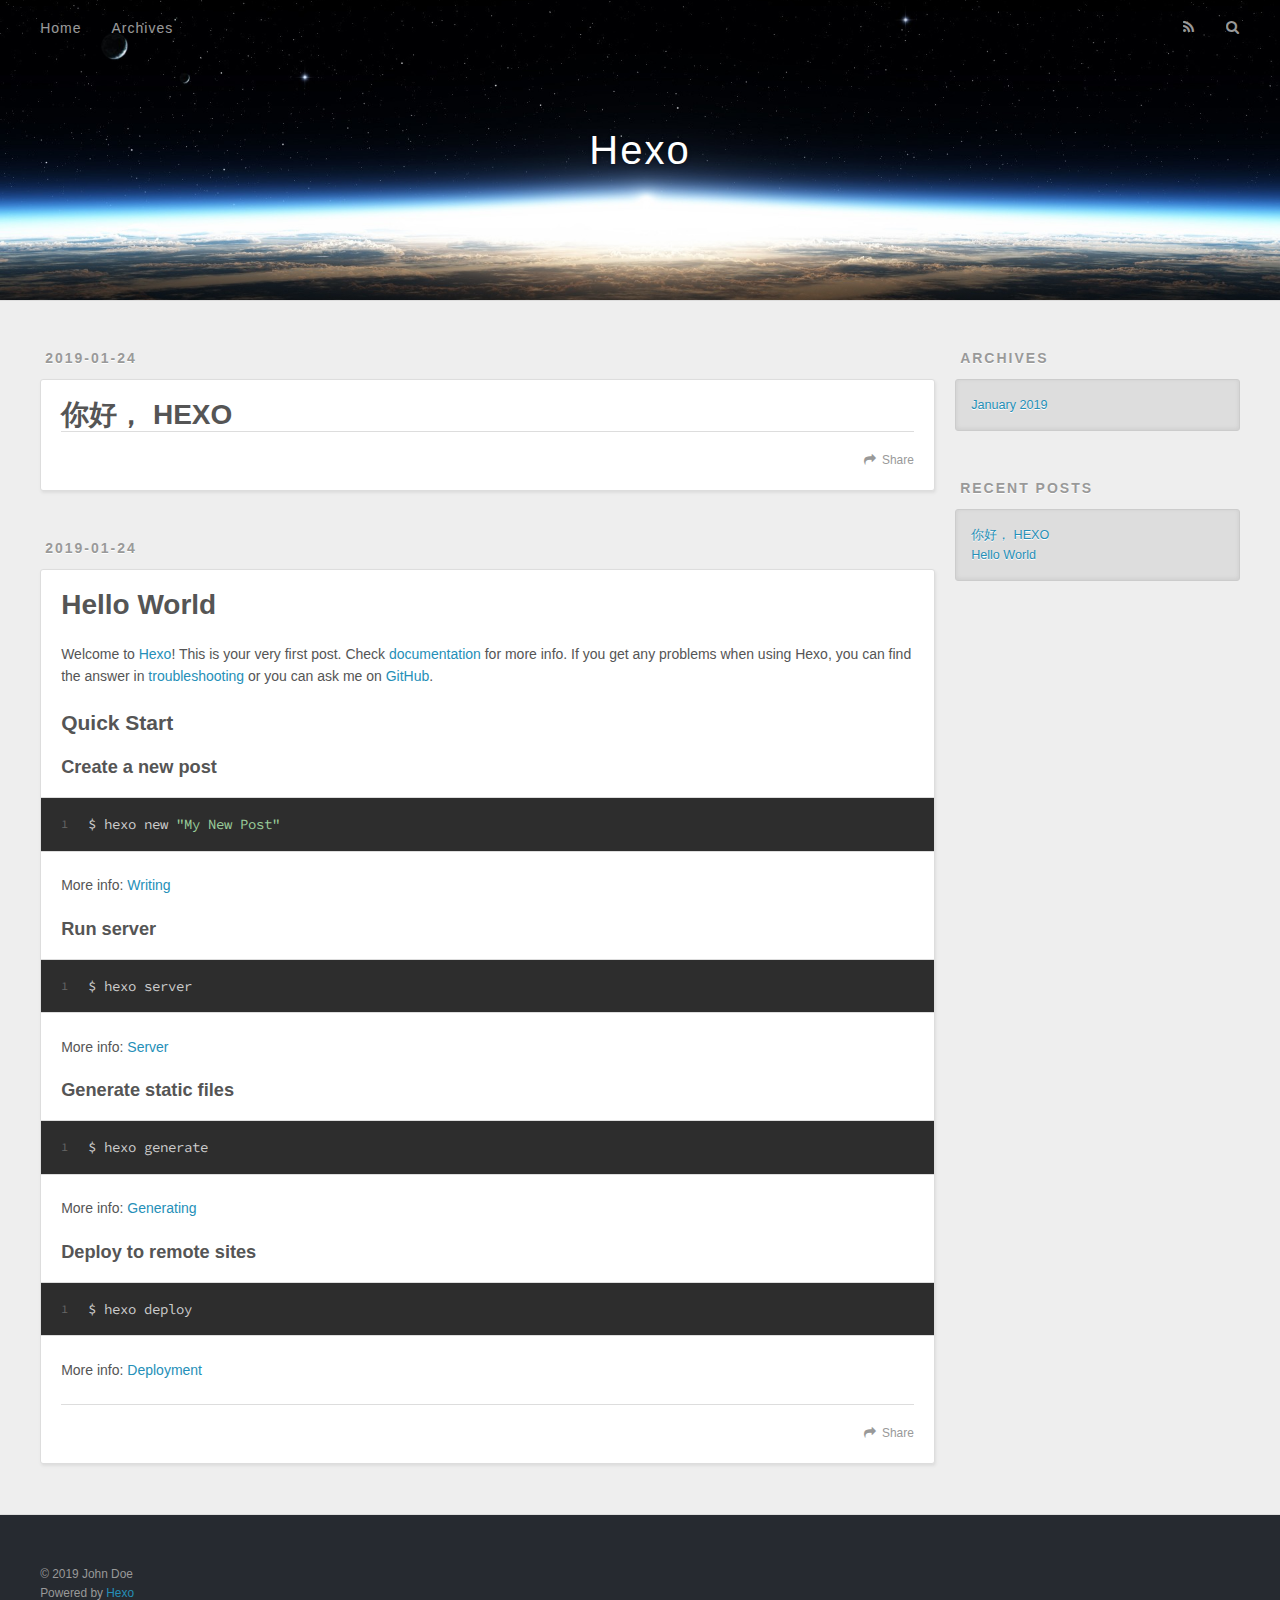
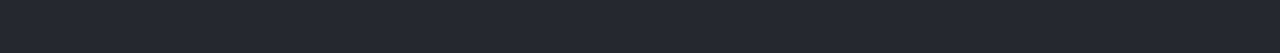
==== index.html @ 3ebbb98a "Site updated: 2019-01-24 15:54:26" ====
<!DOCTYPE html>
<html>
<head><meta name="generator" content="Hexo 3.8.0">
  <meta charset="utf-8">
  

  
  <title>Hexo</title>
  <meta name="viewport" content="width=device-width, initial-scale=1, maximum-scale=1">
  <meta property="og:type" content="website">
<meta property="og:title" content="Hexo">
<meta property="og:url" content="http://yoursite.com/index.html">
<meta property="og:site_name" content="Hexo">
<meta property="og:locale" content="default">
<meta name="twitter:card" content="summary">
<meta name="twitter:title" content="Hexo">
  
    <link rel="alternate" href="/atom.xml" title="Hexo" type="application/atom+xml">
  
  
    <link rel="icon" href="/favicon.png">
  
  
    <link href="//fonts.googleapis.com/css?family=Source+Code+Pro" rel="stylesheet" type="text/css">
  
  <link rel="stylesheet" href="/css/style.css">
</head>
</html>
<body>
  <div id="container">
    <div id="wrap">
      <header id="header">
  <div id="banner"></div>
  <div id="header-outer" class="outer">
    <div id="header-title" class="inner">
      <h1 id="logo-wrap">
        <a href="/" id="logo">Hexo</a>
      </h1>
      
    </div>
    <div id="header-inner" class="inner">
      <nav id="main-nav">
        <a id="main-nav-toggle" class="nav-icon"></a>
        
          <a class="main-nav-link" href="/">Home</a>
        
          <a class="main-nav-link" href="/archives">Archives</a>
        
      </nav>
      <nav id="sub-nav">
        
          <a id="nav-rss-link" class="nav-icon" href="/atom.xml" title="RSS Feed"></a>
        
        <a id="nav-search-btn" class="nav-icon" title="Search"></a>
      </nav>
      <div id="search-form-wrap">
        <form action="//google.com/search" method="get" accept-charset="UTF-8" class="search-form"><input type="search" name="q" class="search-form-input" placeholder="Search"><button type="submit" class="search-form-submit">&#xF002;</button><input type="hidden" name="sitesearch" value="http://yoursite.com"></form>
      </div>
    </div>
  </div>
</header>
      <div class="outer">
        <section id="main">
  
    <article id="post-你好，-HEXO" class="article article-type-post" itemscope="" itemprop="blogPost">
  <div class="article-meta">
    <a href="/2019/01/24/你好，-HEXO/" class="article-date">
  <time datetime="2019-01-24T07:53:17.000Z" itemprop="datePublished">2019-01-24</time>
</a>
    
  </div>
  <div class="article-inner">
    
    
      <header class="article-header">
        
  
    <h1 itemprop="name">
      <a class="article-title" href="/2019/01/24/你好，-HEXO/">你好， HEXO</a>
    </h1>
  

      </header>
    
    <div class="article-entry" itemprop="articleBody">
      
        
      
    </div>
    <footer class="article-footer">
      <a data-url="http://yoursite.com/2019/01/24/你好，-HEXO/" data-id="cjrabnan10001v0tlyizo1b2z" class="article-share-link">Share</a>
      
      
    </footer>
  </div>
  
</article>


  
    <article id="post-hello-world" class="article article-type-post" itemscope="" itemprop="blogPost">
  <div class="article-meta">
    <a href="/2019/01/24/hello-world/" class="article-date">
  <time datetime="2019-01-24T07:27:21.428Z" itemprop="datePublished">2019-01-24</time>
</a>
    
  </div>
  <div class="article-inner">
    
    
      <header class="article-header">
        
  
    <h1 itemprop="name">
      <a class="article-title" href="/2019/01/24/hello-world/">Hello World</a>
    </h1>
  

      </header>
    
    <div class="article-entry" itemprop="articleBody">
      
        <p>Welcome to <a href="https://hexo.io/" target="_blank" rel="noopener">Hexo</a>! This is your very first post. Check <a href="https://hexo.io/docs/" target="_blank" rel="noopener">documentation</a> for more info. If you get any problems when using Hexo, you can find the answer in <a href="https://hexo.io/docs/troubleshooting.html" target="_blank" rel="noopener">troubleshooting</a> or you can ask me on <a href="https://github.com/hexojs/hexo/issues" target="_blank" rel="noopener">GitHub</a>.</p>
<h2 id="Quick-Start"><a href="#Quick-Start" class="headerlink" title="Quick Start"></a>Quick Start</h2><h3 id="Create-a-new-post"><a href="#Create-a-new-post" class="headerlink" title="Create a new post"></a>Create a new post</h3><figure class="highlight bash"><table><tr><td class="gutter"><pre><span class="line">1</span><br></pre></td><td class="code"><pre><span class="line">$ hexo new <span class="string">"My New Post"</span></span><br></pre></td></tr></table></figure>
<p>More info: <a href="https://hexo.io/docs/writing.html" target="_blank" rel="noopener">Writing</a></p>
<h3 id="Run-server"><a href="#Run-server" class="headerlink" title="Run server"></a>Run server</h3><figure class="highlight bash"><table><tr><td class="gutter"><pre><span class="line">1</span><br></pre></td><td class="code"><pre><span class="line">$ hexo server</span><br></pre></td></tr></table></figure>
<p>More info: <a href="https://hexo.io/docs/server.html" target="_blank" rel="noopener">Server</a></p>
<h3 id="Generate-static-files"><a href="#Generate-static-files" class="headerlink" title="Generate static files"></a>Generate static files</h3><figure class="highlight bash"><table><tr><td class="gutter"><pre><span class="line">1</span><br></pre></td><td class="code"><pre><span class="line">$ hexo generate</span><br></pre></td></tr></table></figure>
<p>More info: <a href="https://hexo.io/docs/generating.html" target="_blank" rel="noopener">Generating</a></p>
<h3 id="Deploy-to-remote-sites"><a href="#Deploy-to-remote-sites" class="headerlink" title="Deploy to remote sites"></a>Deploy to remote sites</h3><figure class="highlight bash"><table><tr><td class="gutter"><pre><span class="line">1</span><br></pre></td><td class="code"><pre><span class="line">$ hexo deploy</span><br></pre></td></tr></table></figure>
<p>More info: <a href="https://hexo.io/docs/deployment.html" target="_blank" rel="noopener">Deployment</a></p>

      
    </div>
    <footer class="article-footer">
      <a data-url="http://yoursite.com/2019/01/24/hello-world/" data-id="cjrabnamu0000v0tl4n0nssvs" class="article-share-link">Share</a>
      
      
    </footer>
  </div>
  
</article>


  


</section>
        
          <aside id="sidebar">
  
    

  
    

  
    
  
    
  <div class="widget-wrap">
    <h3 class="widget-title">Archives</h3>
    <div class="widget">
      <ul class="archive-list"><li class="archive-list-item"><a class="archive-list-link" href="/archives/2019/01/">January 2019</a></li></ul>
    </div>
  </div>


  
    
  <div class="widget-wrap">
    <h3 class="widget-title">Recent Posts</h3>
    <div class="widget">
      <ul>
        
          <li>
            <a href="/2019/01/24/你好，-HEXO/">你好， HEXO</a>
          </li>
        
          <li>
            <a href="/2019/01/24/hello-world/">Hello World</a>
          </li>
        
      </ul>
    </div>
  </div>

  
</aside>
        
      </div>
      <footer id="footer">
  
  <div class="outer">
    <div id="footer-info" class="inner">
      &copy; 2019 John Doe<br>
      Powered by <a href="http://hexo.io/" target="_blank">Hexo</a>
    </div>
  </div>
</footer>
    </div>
    <nav id="mobile-nav">
  
    <a href="/" class="mobile-nav-link">Home</a>
  
    <a href="/archives" class="mobile-nav-link">Archives</a>
  
</nav>
    

<script src="//ajax.googleapis.com/ajax/libs/jquery/2.0.3/jquery.min.js"></script>


  <link rel="stylesheet" href="/fancybox/jquery.fancybox.css">
  <script src="/fancybox/jquery.fancybox.pack.js"></script>


<script src="/js/script.js"></script>



  </div>
</body>
</html>
---- css/style.css ----
body {
  width: 100%;
}
body:before,
body:after {
  content: "";
  display: table;
}
body:after {
  clear: both;
}
html,
body,
div,
span,
applet,
object,
iframe,
h1,
h2,
h3,
h4,
h5,
h6,
p,
blockquote,
pre,
a,
abbr,
acronym,
address,
big,
cite,
code,
del,
dfn,
em,
img,
ins,
kbd,
q,
s,
samp,
small,
strike,
strong,
sub,
sup,
tt,
var,
dl,
dt,
dd,
ol,
ul,
li,
fieldset,
form,
label,
legend,
table,
caption,
tbody,
tfoot,
thead,
tr,
th,
td {
  margin: 0;
  padding: 0;
  border: 0;
  outline: 0;
  font-weight: inherit;
  font-style: inherit;
  font-family: inherit;
  font-size: 100%;
  vertical-align: baseline;
}
body {
  line-height: 1;
  color: #000;
  background: #fff;
}
ol,
ul {
  list-style: none;
}
table {
  border-collapse: separate;
  border-spacing: 0;
  vertical-align: middle;
}
caption,
th,
td {
  text-align: left;
  font-weight: normal;
  vertical-align: middle;
}
a img {
  border: none;
}
input,
button {
  margin: 0;
  padding: 0;
}
input::-moz-focus-inner,
button::-moz-focus-inner {
  border: 0;
  padding: 0;
}
@font-face {
  font-family: FontAwesome;
  font-style: normal;
  font-weight: normal;
  src: url("fonts/fontawesome-webfont.eot?v=#4.0.3");
  src: url("fonts/fontawesome-webfont.eot?#iefix&v=#4.0.3") format("embedded-opentype"), url("fonts/fontawesome-webfont.woff?v=#4.0.3") format("woff"), url("fonts/fontawesome-webfont.ttf?v=#4.0.3") format("truetype"), url("fonts/fontawesome-webfont.svg#fontawesomeregular?v=#4.0.3") format("svg");
}
html,
body,
#container {
  height: 100%;
}
body {
  background: #eee;
  font: 14px -apple-system, BlinkMacSystemFont, "Segoe UI", "Roboto", "Oxygen", "Ubuntu", "Cantarell", "Fira Sans", "Droid Sans", "Helvetica Neue", sans-serif;
  -webkit-text-size-adjust: 100%;
}
.outer {
  max-width: 1220px;
  margin: 0 auto;
  padding: 0 20px;
}
.outer:before,
.outer:after {
  content: "";
  display: table;
}
.outer:after {
  clear: both;
}
.inner {
  display: inline;
  float: left;
  width: 98.33333333333333%;
  margin: 0 0.833333333333333%;
}
.left,
.alignleft {
  float: left;
}
.right,
.alignright {
  float: right;
}
.clear {
  clear: both;
}
#container {
  position: relative;
}
.mobile-nav-on {
  overflow: hidden;
}
#wrap {
  height: 100%;
  width: 100%;
  position: absolute;
  top: 0;
  left: 0;
  -webkit-transition: 0.2s ease-out;
  -moz-transition: 0.2s ease-out;
  -ms-transition: 0.2s ease-out;
  transition: 0.2s ease-out;
  z-index: 1;
  background: #eee;
}
.mobile-nav-on #wrap {
  left: 280px;
}
@media screen and (min-width: 768px) {
  #main {
    display: inline;
    float: left;
    width: 73.33333333333333%;
    margin: 0 0.833333333333333%;
  }
}
.article-date,
.article-category-link,
.archive-year,
.widget-title {
  text-decoration: none;
  text-transform: uppercase;
  letter-spacing: 2px;
  color: #999;
  margin-bottom: 1em;
  margin-left: 5px;
  line-height: 1em;
  text-shadow: 0 1px #fff;
  font-weight: bold;
}
.article-inner,
.archive-article-inner {
  background: #fff;
  -webkit-box-shadow: 1px 2px 3px #ddd;
  box-shadow: 1px 2px 3px #ddd;
  border: 1px solid #ddd;
  border-radius: 3px;
}
.article-entry h1,
.widget h1 {
  font-size: 2em;
}
.article-entry h2,
.widget h2 {
  font-size: 1.5em;
}
.article-entry h3,
.widget h3 {
  font-size: 1.3em;
}
.article-entry h4,
.widget h4 {
  font-size: 1.2em;
}
.article-entry h5,
.widget h5 {
  font-size: 1em;
}
.article-entry h6,
.widget h6 {
  font-size: 1em;
  color: #999;
}
.article-entry hr,
.widget hr {
  border: 1px dashed #ddd;
}
.article-entry strong,
.widget strong {
  font-weight: bold;
}
.article-entry em,
.widget em,
.article-entry cite,
.widget cite {
  font-style: italic;
}
.article-entry sup,
.widget sup,
.article-entry sub,
.widget sub {
  font-size: 0.75em;
  line-height: 0;
  position: relative;
  vertical-align: baseline;
}
.article-entry sup,
.widget sup {
  top: -0.5em;
}
.article-entry sub,
.widget sub {
  bottom: -0.2em;
}
.article-entry small,
.widget small {
  font-size: 0.85em;
}
.article-entry acronym,
.widget acronym,
.article-entry abbr,
.widget abbr {
  border-bottom: 1px dotted;
}
.article-entry ul,
.widget ul,
.article-entry ol,
.widget ol,
.article-entry dl,
.widget dl {
  margin: 0 20px;
  line-height: 1.6em;
}
.article-entry ul ul,
.widget ul ul,
.article-entry ol ul,
.widget ol ul,
.article-entry ul ol,
.widget ul ol,
.article-entry ol ol,
.widget ol ol {
  margin-top: 0;
  margin-bottom: 0;
}
.article-entry ul,
.widget ul {
  list-style: disc;
}
.article-entry ol,
.widget ol {
  list-style: decimal;
}
.article-entry dt,
.widget dt {
  font-weight: bold;
}
#header {
  height: 300px;
  position: relative;
  border-bottom: 1px solid #ddd;
}
#header:before,
#header:after {
  content: "";
  position: absolute;
  left: 0;
  right: 0;
  height: 40px;
}
#header:before {
  top: 0;
  background: -webkit-linear-gradient(rgba(0,0,0,0.2), transparent);
  background: -moz-linear-gradient(rgba(0,0,0,0.2), transparent);
  background: -ms-linear-gradient(rgba(0,0,0,0.2), transparent);
  background: linear-gradient(rgba(0,0,0,0.2), transparent);
}
#header:after {
  bottom: 0;
  background: -webkit-linear-gradient(transparent, rgba(0,0,0,0.2));
  background: -moz-linear-gradient(transparent, rgba(0,0,0,0.2));
  background: -ms-linear-gradient(transparent, rgba(0,0,0,0.2));
  background: linear-gradient(transparent, rgba(0,0,0,0.2));
}
#header-outer {
  height: 100%;
  position: relative;
}
#header-inner {
  position: relative;
  overflow: hidden;
}
#banner {
  position: absolute;
  top: 0;
  left: 0;
  width: 100%;
  height: 100%;
  background: url("images/banner.jpg") center #000;
  -webkit-background-size: cover;
  -moz-background-size: cover;
  background-size: cover;
  z-index: -1;
}
#header-title {
  text-align: center;
  height: 40px;
  position: absolute;
  top: 50%;
  left: 0;
  margin-top: -20px;
}
#logo,
#subtitle {
  text-decoration: none;
  color: #fff;
  font-weight: 300;
  text-shadow: 0 1px 4px rgba(0,0,0,0.3);
}
#logo {
  font-size: 40px;
  line-height: 40px;
  letter-spacing: 2px;
}
#subtitle {
  font-size: 16px;
  line-height: 16px;
  letter-spacing: 1px;
}
#subtitle-wrap {
  margin-top: 16px;
}
#main-nav {
  float: left;
  margin-left: -15px;
}
.nav-icon,
.main-nav-link {
  float: left;
  color: #fff;
  opacity: 0.6;
  text-decoration: none;
  text-shadow: 0 1px rgba(0,0,0,0.2);
  -webkit-transition: opacity 0.2s;
  -moz-transition: opacity 0.2s;
  -ms-transition: opacity 0.2s;
  transition: opacity 0.2s;
  display: block;
  padding: 20px 15px;
}
.nav-icon:hover,
.main-nav-link:hover {
  opacity: 1;
}
.nav-icon {
  font-family: FontAwesome;
  text-align: center;
  font-size: 14px;
  width: 14px;
  height: 14px;
  padding: 20px 15px;
  position: relative;
  cursor: pointer;
}
.main-nav-link {
  font-weight: 300;
  letter-spacing: 1px;
}
@media screen and (max-width: 479px) {
  .main-nav-link {
    display: none;
  }
}
#main-nav-toggle {
  display: none;
}
#main-nav-toggle:before {
  content: "\f0c9";
}
@media screen and (max-width: 479px) {
  #main-nav-toggle {
    display: block;
  }
}
#sub-nav {
  float: right;
  margin-right: -15px;
}
#nav-rss-link:before {
  content: "\f09e";
}
#nav-search-btn:before {
  content: "\f002";
}
#search-form-wrap {
  position: absolute;
  top: 15px;
  width: 150px;
  height: 30px;
  right: -150px;
  opacity: 0;
  -webkit-transition: 0.2s ease-out;
  -moz-transition: 0.2s ease-out;
  -ms-transition: 0.2s ease-out;
  transition: 0.2s ease-out;
}
#search-form-wrap.on {
  opacity: 1;
  right: 0;
}
@media screen and (max-width: 479px) {
  #search-form-wrap {
    width: 100%;
    right: -100%;
  }
}
.search-form {
  position: absolute;
  top: 0;
  left: 0;
  right: 0;
  background: #fff;
  padding: 5px 15px;
  border-radius: 15px;
  -webkit-box-shadow: 0 0 10px rgba(0,0,0,0.3);
  box-shadow: 0 0 10px rgba(0,0,0,0.3);
}
.search-form-input {
  border: none;
  background: none;
  color: #555;
  width: 100%;
  font: 13px -apple-system, BlinkMacSystemFont, "Segoe UI", "Roboto", "Oxygen", "Ubuntu", "Cantarell", "Fira Sans", "Droid Sans", "Helvetica Neue", sans-serif;
  outline: none;
}
.search-form-input::-webkit-search-results-decoration,
.search-form-input::-webkit-search-cancel-button {
  -webkit-appearance: none;
}
.search-form-submit {
  position: absolute;
  top: 50%;
  right: 10px;
  margin-top: -7px;
  font: 13px FontAwesome;
  border: none;
  background: none;
  color: #bbb;
  cursor: pointer;
}
.search-form-submit:hover,
.search-form-submit:focus {
  color: #777;
}
.article {
  margin: 50px 0;
}
.article-inner {
  overflow: hidden;
}
.article-meta:before,
.article-meta:after {
  content: "";
  display: table;
}
.article-meta:after {
  clear: both;
}
.article-date {
  float: left;
}
.article-category {
  float: left;
  line-height: 1em;
  color: #ccc;
  text-shadow: 0 1px #fff;
  margin-left: 8px;
}
.article-category:before {
  content: "\2022";
}
.article-category-link {
  margin: 0 12px 1em;
}
.article-header {
  padding: 20px 20px 0;
}
.article-title {
  text-decoration: none;
  font-size: 2em;
  font-weight: bold;
  color: #555;
  line-height: 1.1em;
  -webkit-transition: color 0.2s;
  -moz-transition: color 0.2s;
  -ms-transition: color 0.2s;
  transition: color 0.2s;
}
a.article-title:hover {
  color: #258fb8;
}
.article-entry {
  color: #555;
  padding: 0 20px;
}
.article-entry:before,
.article-entry:after {
  content: "";
  display: table;
}
.article-entry:after {
  clear: both;
}
.article-entry p,
.article-entry table {
  line-height: 1.6em;
  margin: 1.6em 0;
}
.article-entry h1,
.article-entry h2,
.article-entry h3,
.article-entry h4,
.article-entry h5,
.article-entry h6 {
  font-weight: bold;
}
.article-entry h1,
.article-entry h2,
.article-entry h3,
.article-entry h4,
.article-entry h5,
.article-entry h6 {
  line-height: 1.1em;
  margin: 1.1em 0;
}
.article-entry a {
  color: #258fb8;
  text-decoration: none;
}
.article-entry a:hover {
  text-decoration: underline;
}
.article-entry ul,
.article-entry ol,
.article-entry dl {
  margin-top: 1.6em;
  margin-bottom: 1.6em;
}
.article-entry img,
.article-entry video {
  max-width: 100%;
  height: auto;
  display: block;
  margin: auto;
}
.article-entry iframe {
  border: none;
}
.article-entry table {
  width: 100%;
  border-collapse: collapse;
  border-spacing: 0;
}
.article-entry th {
  font-weight: bold;
  border-bottom: 3px solid #ddd;
  padding-bottom: 0.5em;
}
.article-entry td {
  border-bottom: 1px solid #ddd;
  padding: 10px 0;
}
.article-entry blockquote {
  font-family: Georgia, "Times New Roman", serif;
  font-size: 1.4em;
  margin: 1.6em 20px;
  text-align: center;
}
.article-entry blockquote footer {
  font-size: 14px;
  margin: 1.6em 0;
  font-family: -apple-system, BlinkMacSystemFont, "Segoe UI", "Roboto", "Oxygen", "Ubuntu", "Cantarell", "Fira Sans", "Droid Sans", "Helvetica Neue", sans-serif;
}
.article-entry blockquote footer cite:before {
  content: "—";
  padding: 0 0.5em;
}
.article-entry .pullquote {
  text-align: left;
  width: 45%;
  margin: 0;
}
.article-entry .pullquote.left {
  margin-left: 0.5em;
  margin-right: 1em;
}
.article-entry .pullquote.right {
  margin-right: 0.5em;
  margin-left: 1em;
}
.article-entry .caption {
  color: #999;
  display: block;
  font-size: 0.9em;
  margin-top: 0.5em;
  position: relative;
  text-align: center;
}
.article-entry .video-container {
  position: relative;
  padding-top: 56.25%;
  height: 0;
  overflow: hidden;
}
.article-entry .video-container iframe,
.article-entry .video-container object,
.article-entry .video-container embed {
  position: absolute;
  top: 0;
  left: 0;
  width: 100%;
  height: 100%;
  margin-top: 0;
}
.article-more-link a {
  display: inline-block;
  line-height: 1em;
  padding: 6px 15px;
  border-radius: 15px;
  background: #eee;
  color: #999;
  text-shadow: 0 1px #fff;
  text-decoration: none;
}
.article-more-link a:hover {
  background: #258fb8;
  color: #fff;
  text-decoration: none;
  text-shadow: 0 1px #1e7293;
}
.article-footer {
  font-size: 0.85em;
  line-height: 1.6em;
  border-top: 1px solid #ddd;
  padding-top: 1.6em;
  margin: 0 20px 20px;
}
.article-footer:before,
.article-footer:after {
  content: "";
  display: table;
}
.article-footer:after {
  clear: both;
}
.article-footer a {
  color: #999;
  text-decoration: none;
}
.article-footer a:hover {
  color: #555;
}
.article-tag-list-item {
  float: left;
  margin-right: 10px;
}
.article-tag-list-link:before {
  content: "#";
}
.article-comment-link {
  float: right;
}
.article-comment-link:before {
  content: "\f075";
  font-family: FontAwesome;
  padding-right: 8px;
}
.article-share-link {
  cursor: pointer;
  float: right;
  margin-left: 20px;
}
.article-share-link:before {
  content: "\f064";
  font-family: FontAwesome;
  padding-right: 6px;
}
#article-nav {
  position: relative;
}
#article-nav:before,
#article-nav:after {
  content: "";
  display: table;
}
#article-nav:after {
  clear: both;
}
@media screen and (min-width: 768px) {
  #article-nav {
    margin: 50px 0;
  }
  #article-nav:before {
    width: 8px;
    height: 8px;
    position: absolute;
    top: 50%;
    left: 50%;
    margin-top: -4px;
    margin-left: -4px;
    content: "";
    border-radius: 50%;
    background: #ddd;
    -webkit-box-shadow: 0 1px 2px #fff;
    box-shadow: 0 1px 2px #fff;
  }
}
.article-nav-link-wrap {
  text-decoration: none;
  text-shadow: 0 1px #fff;
  color: #999;
  -webkit-box-sizing: border-box;
  -moz-box-sizing: border-box;
  box-sizing: border-box;
  margin-top: 50px;
  text-align: center;
  display: block;
}
.article-nav-link-wrap:hover {
  color: #555;
}
@media screen and (min-width: 768px) {
  .article-nav-link-wrap {
    width: 50%;
    margin-top: 0;
  }
}
@media screen and (min-width: 768px) {
  #article-nav-newer {
    float: left;
    text-align: right;
    padding-right: 20px;
  }
}
@media screen and (min-width: 768px) {
  #article-nav-older {
    float: right;
    text-align: left;
    padding-left: 20px;
  }
}
.article-nav-caption {
  text-transform: uppercase;
  letter-spacing: 2px;
  color: #ddd;
  line-height: 1em;
  font-weight: bold;
}
#article-nav-newer .article-nav-caption {
  margin-right: -2px;
}
.article-nav-title {
  font-size: 0.85em;
  line-height: 1.6em;
  margin-top: 0.5em;
}
.article-share-box {
  position: absolute;
  display: none;
  background: #fff;
  -webkit-box-shadow: 1px 2px 10px rgba(0,0,0,0.2);
  box-shadow: 1px 2px 10px rgba(0,0,0,0.2);
  border-radius: 3px;
  margin-left: -145px;
  overflow: hidden;
  z-index: 1;
}
.article-share-box.on {
  display: block;
}
.article-share-input {
  width: 100%;
  background: none;
  -webkit-box-sizing: border-box;
  -moz-box-sizing: border-box;
  box-sizing: border-box;
  font: 14px -apple-system, BlinkMacSystemFont, "Segoe UI", "Roboto", "Oxygen", "Ubuntu", "Cantarell", "Fira Sans", "Droid Sans", "Helvetica Neue", sans-serif;
  padding: 0 15px;
  color: #555;
  outline: none;
  border: 1px solid #ddd;
  border-radius: 3px 3px 0 0;
  height: 36px;
  line-height: 36px;
}
.article-share-links {
  background: #eee;
}
.article-share-links:before,
.article-share-links:after {
  content: "";
  display: table;
}
.article-share-links:after {
  clear: both;
}
.article-share-twitter,
.article-share-facebook,
.article-share-pinterest,
.article-share-google {
  width: 50px;
  height: 36px;
  display: block;
  float: left;
  position: relative;
  color: #999;
  text-shadow: 0 1px #fff;
}
.article-share-twitter:before,
.article-share-facebook:before,
.article-share-pinterest:before,
.article-share-google:before {
  font-size: 20px;
  font-family: FontAwesome;
  width: 20px;
  height: 20px;
  position: absolute;
  top: 50%;
  left: 50%;
  margin-top: -10px;
  margin-left: -10px;
  text-align: center;
}
.article-share-twitter:hover,
.article-share-facebook:hover,
.article-share-pinterest:hover,
.article-share-google:hover {
  color: #fff;
}
.article-share-twitter:before {
  content: "\f099";
}
.article-share-twitter:hover {
  background: #00aced;
  text-shadow: 0 1px #008abe;
}
.article-share-facebook:before {
  content: "\f09a";
}
.article-share-facebook:hover {
  background: #3b5998;
  text-shadow: 0 1px #2f477a;
}
.article-share-pinterest:before {
  content: "\f0d2";
}
.article-share-pinterest:hover {
  background: #cb2027;
  text-shadow: 0 1px #a21a1f;
}
.article-share-google:before {
  content: "\f0d5";
}
.article-share-google:hover {
  background: #dd4b39;
  text-shadow: 0 1px #be3221;
}
.article-gallery {
  background: #000;
  position: relative;
}
.article-gallery-photos {
  position: relative;
  overflow: hidden;
}
.article-gallery-img {
  display: none;
  max-width: 100%;
}
.article-gallery-img:first-child {
  display: block;
}
.article-gallery-img.loaded {
  position: absolute;
  display: block;
}
.article-gallery-img img {
  display: block;
  max-width: 100%;
  margin: 0 auto;
}
#comments {
  background: #fff;
  -webkit-box-shadow: 1px 2px 3px #ddd;
  box-shadow: 1px 2px 3px #ddd;
  padding: 20px;
  border: 1px solid #ddd;
  border-radius: 3px;
  margin: 50px 0;
}
#comments a {
  color: #258fb8;
}
.archives-wrap {
  margin: 50px 0;
}
.archives:before,
.archives:after {
  content: "";
  display: table;
}
.archives:after {
  clear: both;
}
.archive-year-wrap {
  margin-bottom: 1em;
}
.archives {
  -webkit-column-gap: 10px;
  -moz-column-gap: 10px;
  column-gap: 10px;
}
@media screen and (min-width: 480px) and (max-width: 767px) {
  .archives {
    -webkit-column-count: 2;
    -moz-column-count: 2;
    column-count: 2;
  }
}
@media screen and (min-width: 768px) {
  .archives {
    -webkit-column-count: 3;
    -moz-column-count: 3;
    column-count: 3;
  }
}
.archive-article {
  -webkit-column-break-inside: avoid;
  page-break-inside: avoid;
  overflow: hidden;
  break-inside: avoid-column;
}
.archive-article-inner {
  padding: 10px;
  margin-bottom: 15px;
}
.archive-article-title {
  text-decoration: none;
  font-weight: bold;
  color: #555;
  -webkit-transition: color 0.2s;
  -moz-transition: color 0.2s;
  -ms-transition: color 0.2s;
  transition: color 0.2s;
  line-height: 1.6em;
}
.archive-article-title:hover {
  color: #258fb8;
}
.archive-article-footer {
  margin-top: 1em;
}
.archive-article-date {
  color: #999;
  text-decoration: none;
  font-size: 0.85em;
  line-height: 1em;
  margin-bottom: 0.5em;
  display: block;
}
#page-nav {
  margin: 50px auto;
  background: #fff;
  -webkit-box-shadow: 1px 2px 3px #ddd;
  box-shadow: 1px 2px 3px #ddd;
  border: 1px solid #ddd;
  border-radius: 3px;
  text-align: center;
  color: #999;
  overflow: hidden;
}
#page-nav:before,
#page-nav:after {
  content: "";
  display: table;
}
#page-nav:after {
  clear: both;
}
#page-nav a,
#page-nav span {
  padding: 10px 20px;
  line-height: 1;
  height: 2ex;
}
#page-nav a {
  color: #999;
  text-decoration: none;
}
#page-nav a:hover {
  background: #999;
  color: #fff;
}
#page-nav .prev {
  float: left;
}
#page-nav .next {
  float: right;
}
#page-nav .page-number {
  display: inline-block;
}
@media screen and (max-width: 479px) {
  #page-nav .page-number {
    display: none;
  }
}
#page-nav .current {
  color: #555;
  font-weight: bold;
}
#page-nav .space {
  color: #ddd;
}
#footer {
  background: #262a30;
  padding: 50px 0;
  border-top: 1px solid #ddd;
  color: #999;
}
#footer a {
  color: #258fb8;
  text-decoration: none;
}
#footer a:hover {
  text-decoration: underline;
}
#footer-info {
  line-height: 1.6em;
  font-size: 0.85em;
}
.article-entry pre,
.article-entry .highlight {
  background: #2d2d2d;
  margin: 0 -20px;
  padding: 15px 20px;
  border-style: solid;
  border-color: #ddd;
  border-width: 1px 0;
  overflow: auto;
  color: #ccc;
  line-height: 22.400000000000002px;
}
.article-entry .highlight .gutter pre,
.article-entry .gist .gist-file .gist-data .line-numbers {
  color: #666;
  font-size: 0.85em;
}
.article-entry pre,
.article-entry code {
  font-family: "Source Code Pro", Consolas, Monaco, Menlo, Consolas, monospace;
}
.article-entry code {
  background: #eee;
  text-shadow: 0 1px #fff;
  padding: 0 0.3em;
}
.article-entry pre code {
  background: none;
  text-shadow: none;
  padding: 0;
}
.article-entry .highlight pre {
  border: none;
  margin: 0;
  padding: 0;
}
.article-entry .highlight table {
  margin: 0;
  width: auto;
}
.article-entry .highlight td {
  border: none;
  padding: 0;
}
.article-entry .highlight figcaption {
  font-size: 0.85em;
  color: #999;
  line-height: 1em;
  margin-bottom: 1em;
}
.article-entry .highlight figcaption:before,
.article-entry .highlight figcaption:after {
  content: "";
  display: table;
}
.article-entry .highlight figcaption:after {
  clear: both;
}
.article-entry .highlight figcaption a {
  float: right;
}
.article-entry .highlight .gutter pre {
  text-align: right;
  padding-right: 20px;
}
.article-entry .highlight .line {
  height: 22.400000000000002px;
}
.article-entry .highlight .line.marked {
  background: #515151;
}
.article-entry .gist {
  margin: 0 -20px;
  border-style: solid;
  border-color: #ddd;
  border-width: 1px 0;
  background: #2d2d2d;
  padding: 15px 20px 15px 0;
}
.article-entry .gist .gist-file {
  border: none;
  font-family: "Source Code Pro", Consolas, Monaco, Menlo, Consolas, monospace;
  margin: 0;
}
.article-entry .gist .gist-file .gist-data {
  background: none;
  border: none;
}
.article-entry .gist .gist-file .gist-data .line-numbers {
  background: none;
  border: none;
  padding: 0 20px 0 0;
}
.article-entry .gist .gist-file .gist-data .line-data {
  padding: 0 !important;
}
.article-entry .gist .gist-file .highlight {
  margin: 0;
  padding: 0;
  border: none;
}
.article-entry .gist .gist-file .gist-meta {
  background: #2d2d2d;
  color: #999;
  font: 0.85em -apple-system, BlinkMacSystemFont, "Segoe UI", "Roboto", "Oxygen", "Ubuntu", "Cantarell", "Fira Sans", "Droid Sans", "Helvetica Neue", sans-serif;
  text-shadow: 0 0;
  padding: 0;
  margin-top: 1em;
  margin-left: 20px;
}
.article-entry .gist .gist-file .gist-meta a {
  color: #258fb8;
  font-weight: normal;
}
.article-entry .gist .gist-file .gist-meta a:hover {
  text-decoration: underline;
}
pre .comment,
pre .title {
  color: #999;
}
pre .variable,
pre .attribute,
pre .tag,
pre .regexp,
pre .ruby .constant,
pre .xml .tag .title,
pre .xml .pi,
pre .xml .doctype,
pre .html .doctype,
pre .css .id,
pre .css .class,
pre .css .pseudo {
  color: #f2777a;
}
pre .number,
pre .preprocessor,
pre .built_in,
pre .literal,
pre .params,
pre .constant {
  color: #f99157;
}
pre .class,
pre .ruby .class .title,
pre .css .rules .attribute {
  color: #9c9;
}
pre .string,
pre .value,
pre .inheritance,
pre .header,
pre .ruby .symbol,
pre .xml .cdata {
  color: #9c9;
}
pre .css .hexcolor {
  color: #6cc;
}
pre .function,
pre .python .decorator,
pre .python .title,
pre .ruby .function .title,
pre .ruby .title .keyword,
pre .perl .sub,
pre .javascript .title,
pre .coffeescript .title {
  color: #69c;
}
pre .keyword,
pre .javascript .function {
  color: #c9c;
}
@media screen and (max-width: 479px) {
  #mobile-nav {
    position: absolute;
    top: 0;
    left: 0;
    width: 280px;
    height: 100%;
    background: #191919;
    border-right: 1px solid #fff;
  }
}
@media screen and (max-width: 479px) {
  .mobile-nav-link {
    display: block;
    color: #999;
    text-decoration: none;
    padding: 15px 20px;
    font-weight: bold;
  }
  .mobile-nav-link:hover {
    color: #fff;
  }
}
@media screen and (min-width: 768px) {
  #sidebar {
    display: inline;
    float: left;
    width: 23.333333333333332%;
    margin: 0 0.833333333333333%;
  }
}
.widget-wrap {
  margin: 50px 0;
}
.widget {
  color: #777;
  text-shadow: 0 1px #fff;
  background: #ddd;
  -webkit-box-shadow: 0 -1px 4px #ccc inset;
  box-shadow: 0 -1px 4px #ccc inset;
  border: 1px solid #ccc;
  padding: 15px;
  border-radius: 3px;
}
.widget a {
  color: #258fb8;
  text-decoration: none;
}
.widget a:hover {
  text-decoration: underline;
}
.widget ul ul,
.widget ol ul,
.widget dl ul,
.widget ul ol,
.widget ol ol,
.widget dl ol,
.widget ul dl,
.widget ol dl,
.widget dl dl {
  margin-left: 15px;
  list-style: disc;
}
.widget {
  line-height: 1.6em;
  word-wrap: break-word;
  font-size: 0.9em;
}
.widget ul,
.widget ol {
  list-style: none;
  margin: 0;
}
.widget ul ul,
.widget ol ul,
.widget ul ol,
.widget ol ol {
  margin: 0 20px;
}
.widget ul ul,
.widget ol ul {
  list-style: disc;
}
.widget ul ol,
.widget ol ol {
  list-style: decimal;
}
.category-list-count,
.tag-list-count,
.archive-list-count {
  padding-left: 5px;
  color: #999;
  font-size: 0.85em;
}
.category-list-count:before,
.tag-list-count:before,
.archive-list-count:before {
  content: "(";
}
.category-list-count:after,
.tag-list-count:after,
.archive-list-count:after {
  content: ")";
}
.tagcloud a {
  margin-right: 5px;
  display: inline-block;
}
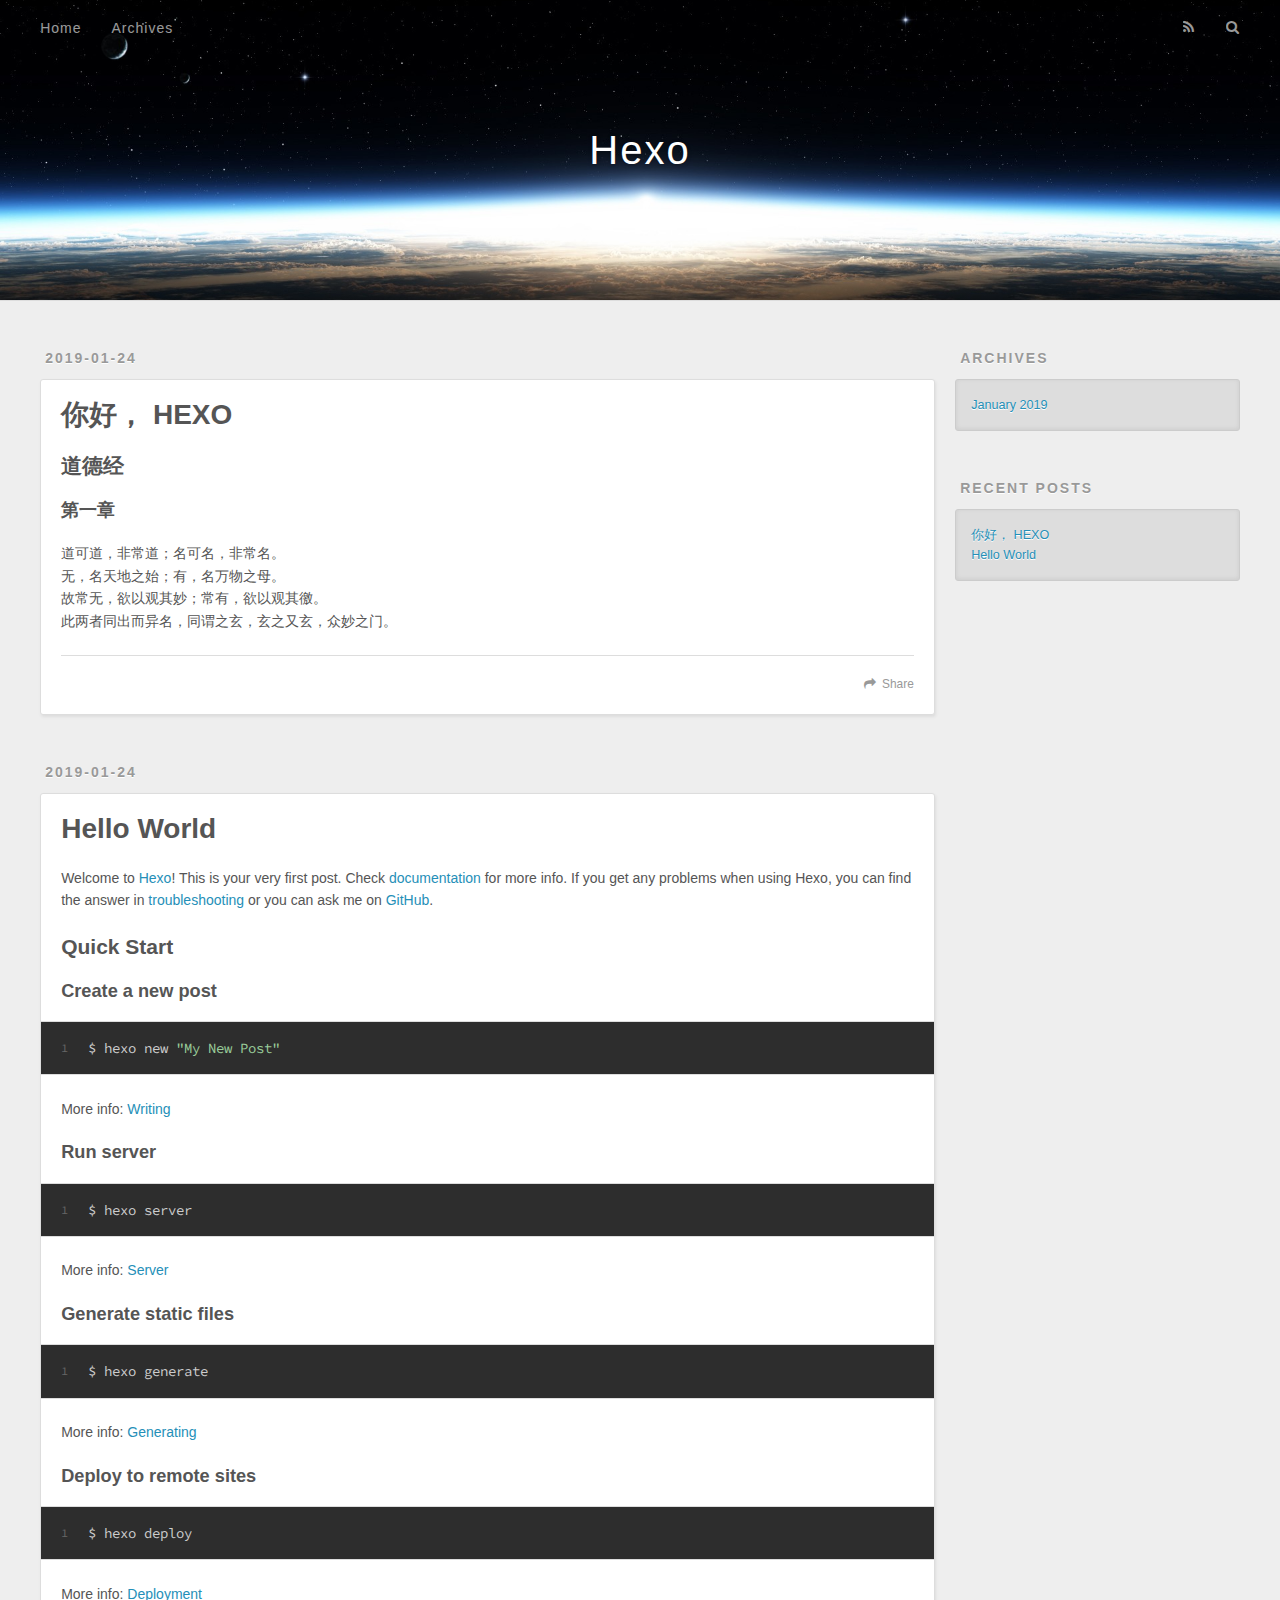
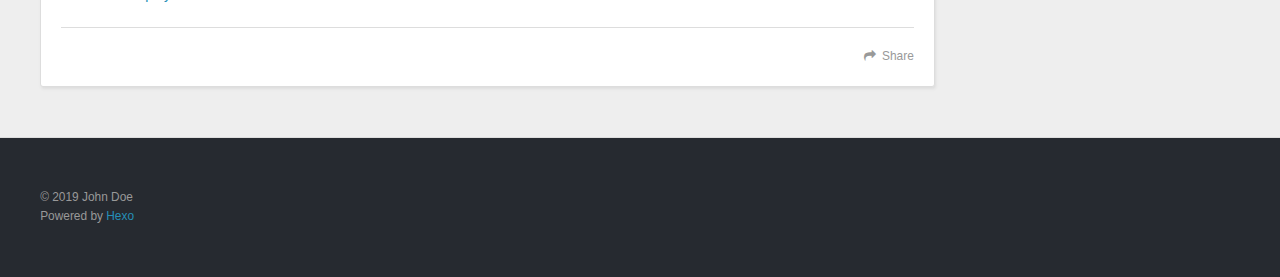
==== commit b925a6b4: "Site updated: 2019-01-24 16:22:22" ====
--- a/index.html
+++ b/index.html
@@ -84,7 +84,8 @@
     
     <div class="article-entry" itemprop="articleBody">
       
-        
+        <h2 id="道德经"><a href="#道德经" class="headerlink" title="道德经"></a><strong>道德经</strong></h2><h3 id="第一章"><a href="#第一章" class="headerlink" title="第一章"></a><strong>第一章</strong></h3><p>道可道，非常道；名可名，非常名。<br>无，名天地之始；有，名万物之母。<br>故常无，欲以观其妙；常有，欲以观其徼。<br>此两者同出而异名，同谓之玄，玄之又玄，众妙之门。</p>
+
       
     </div>
     <footer class="article-footer">
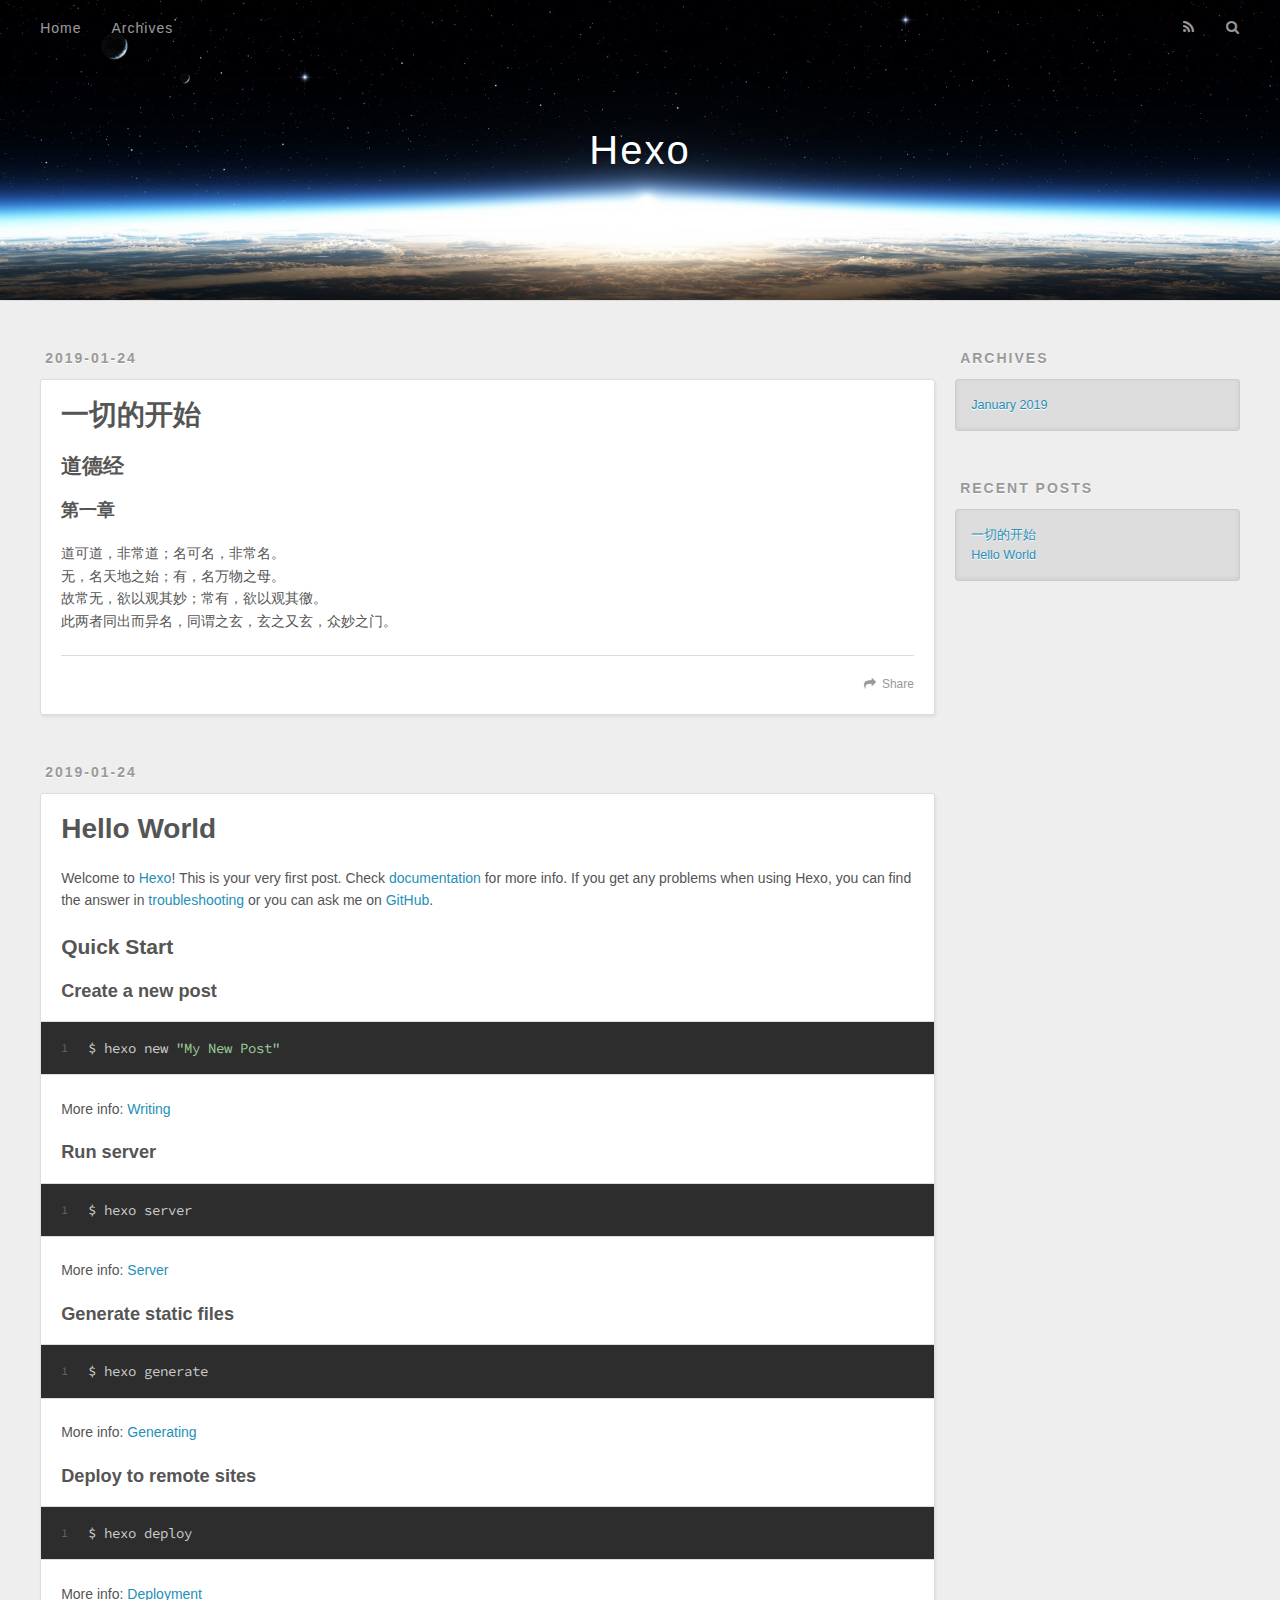
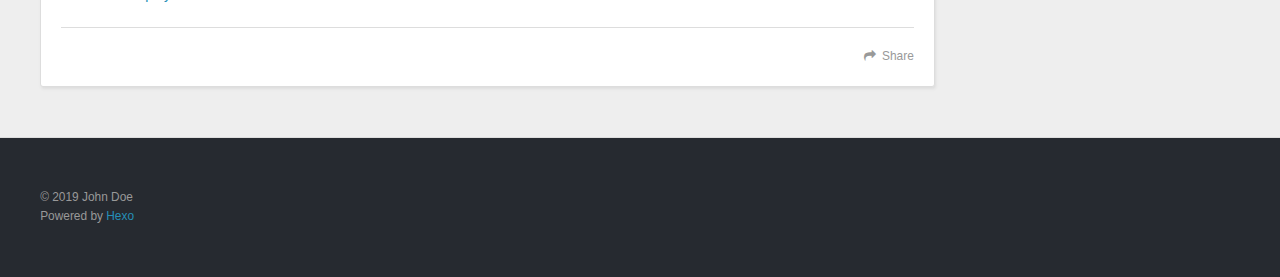
==== commit 58785af9: "Site updated: 2019-01-24 16:29:20" ====
--- a/index.html
+++ b/index.html
@@ -76,7 +76,7 @@
         
   
     <h1 itemprop="name">
-      <a class="article-title" href="/2019/01/24/你好，-HEXO/">你好， HEXO</a>
+      <a class="article-title" href="/2019/01/24/你好，-HEXO/">一切的开始</a>
     </h1>
   
 
@@ -175,7 +175,7 @@
       <ul>
         
           <li>
-            <a href="/2019/01/24/你好，-HEXO/">你好， HEXO</a>
+            <a href="/2019/01/24/你好，-HEXO/">一切的开始</a>
           </li>
         
           <li>
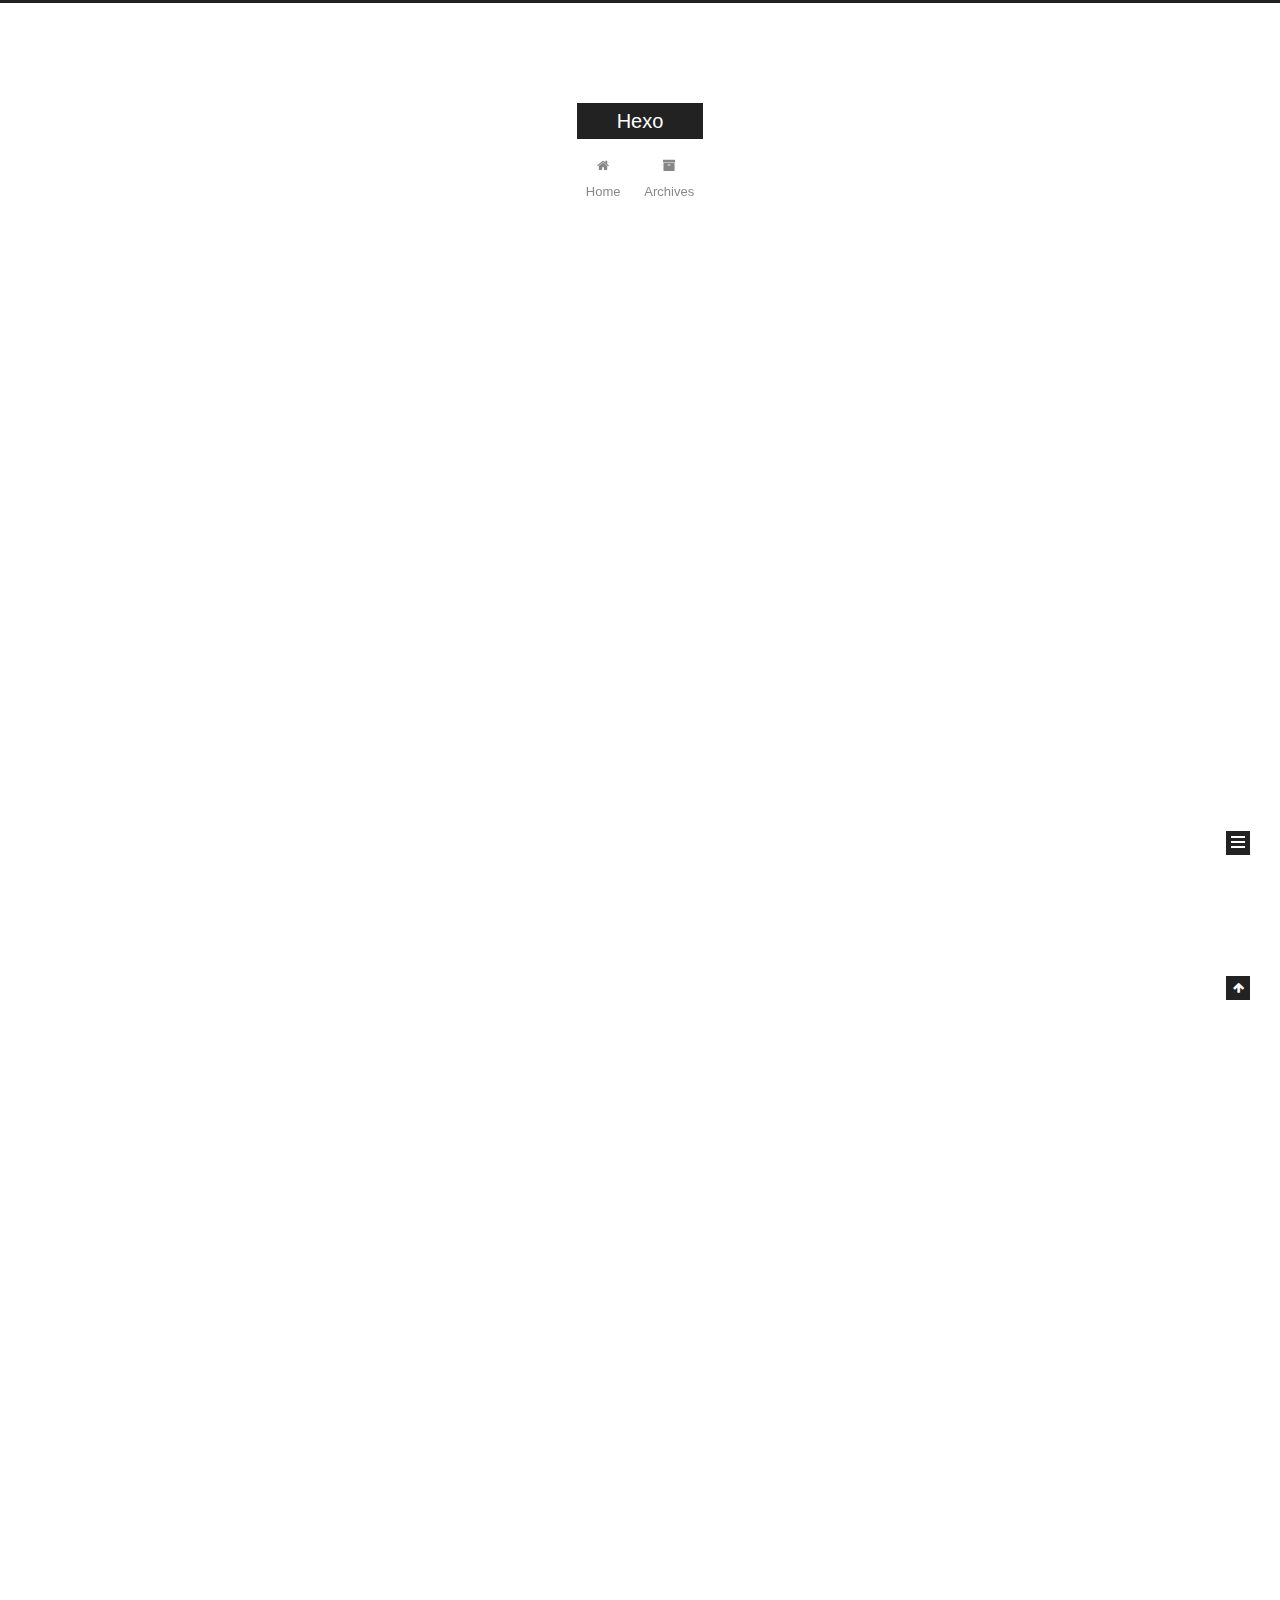
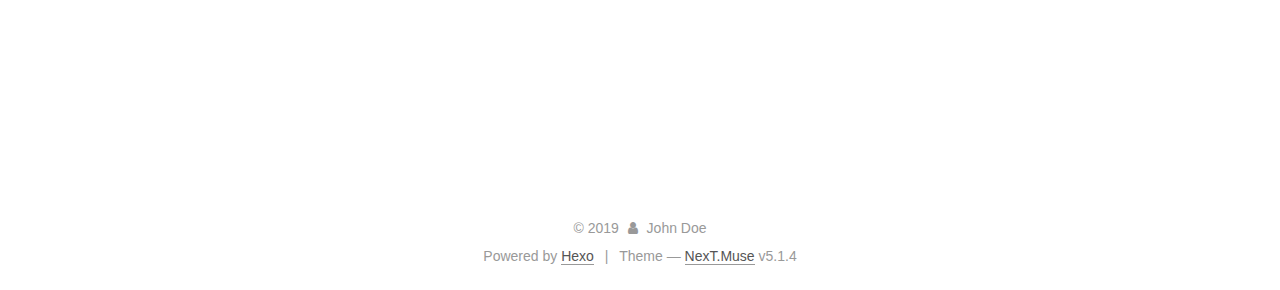
==== commit a9a975cf: "Site updated: 2019-01-24 16:36:41" ====
--- a/index.html
+++ b/index.html
@@ -1,127 +1,426 @@
 <!DOCTYPE html>
-<html>
+
+
+
+  
+
+
+<html class="theme-next muse use-motion" lang="">
 <head><meta name="generator" content="Hexo 3.8.0">
-  <meta charset="utf-8">
-  
-
-  
-  <title>Hexo</title>
-  <meta name="viewport" content="width=device-width, initial-scale=1, maximum-scale=1">
-  <meta property="og:type" content="website">
+  <meta charset="UTF-8">
+<meta http-equiv="X-UA-Compatible" content="IE=edge">
+<meta name="viewport" content="width=device-width, initial-scale=1, maximum-scale=1">
+<meta name="theme-color" content="#222">
+
+
+
+
+
+
+
+
+
+<meta http-equiv="Cache-Control" content="no-transform">
+<meta http-equiv="Cache-Control" content="no-siteapp">
+
+
+
+
+
+
+
+
+
+
+
+
+
+
+
+
+  
+  
+  <link href="/lib/fancybox/source/jquery.fancybox.css?v=2.1.5" rel="stylesheet" type="text/css">
+
+
+
+
+
+
+
+<link href="/lib/font-awesome/css/font-awesome.min.css?v=4.6.2" rel="stylesheet" type="text/css">
+
+<link href="/css/main.css?v=5.1.4" rel="stylesheet" type="text/css">
+
+
+  <link rel="apple-touch-icon" sizes="180x180" href="/images/apple-touch-icon-next.png?v=5.1.4">
+
+
+  <link rel="icon" type="image/png" sizes="32x32" href="/images/favicon-32x32-next.png?v=5.1.4">
+
+
+  <link rel="icon" type="image/png" sizes="16x16" href="/images/favicon-16x16-next.png?v=5.1.4">
+
+
+  <link rel="mask-icon" href="/images/logo.svg?v=5.1.4" color="#222">
+
+
+
+
+
+  <meta name="keywords" content="Hexo, NexT">
+
+
+
+
+
+
+
+
+
+
+<meta property="og:type" content="website">
 <meta property="og:title" content="Hexo">
 <meta property="og:url" content="http://yoursite.com/index.html">
 <meta property="og:site_name" content="Hexo">
 <meta property="og:locale" content="default">
 <meta name="twitter:card" content="summary">
 <meta name="twitter:title" content="Hexo">
-  
-    <link rel="alternate" href="/atom.xml" title="Hexo" type="application/atom+xml">
-  
-  
-    <link rel="icon" href="/favicon.png">
-  
-  
-    <link href="//fonts.googleapis.com/css?family=Source+Code+Pro" rel="stylesheet" type="text/css">
-  
-  <link rel="stylesheet" href="/css/style.css">
+
+
+
+<script type="text/javascript" id="hexo.configurations">
+  var NexT = window.NexT || {};
+  var CONFIG = {
+    root: '/',
+    scheme: 'Muse',
+    version: '5.1.4',
+    sidebar: {"position":"left","display":"post","offset":12,"b2t":false,"scrollpercent":false,"onmobile":false},
+    fancybox: true,
+    tabs: true,
+    motion: {"enable":true,"async":false,"transition":{"post_block":"fadeIn","post_header":"slideDownIn","post_body":"slideDownIn","coll_header":"slideLeftIn","sidebar":"slideUpIn"}},
+    duoshuo: {
+      userId: '0',
+      author: 'Author'
+    },
+    algolia: {
+      applicationID: '',
+      apiKey: '',
+      indexName: '',
+      hits: {"per_page":10},
+      labels: {"input_placeholder":"Search for Posts","hits_empty":"We didn't find any results for the search: ${query}","hits_stats":"${hits} results found in ${time} ms"}
+    }
+  };
+</script>
+
+
+
+  <link rel="canonical" href="http://yoursite.com/">
+
+
+
+
+
+  <title>Hexo</title>
+  
+
+
+
+
+
+
+
+
 </head>
-</html>
-<body>
-  <div id="container">
-    <div id="wrap">
-      <header id="header">
-  <div id="banner"></div>
-  <div id="header-outer" class="outer">
-    <div id="header-title" class="inner">
-      <h1 id="logo-wrap">
-        <a href="/" id="logo">Hexo</a>
-      </h1>
-      
+
+<body itemscope="" itemtype="http://schema.org/WebPage" lang="default">
+
+  
+  
+    
+  
+
+  <div class="container sidebar-position-left 
+  page-home">
+    <div class="headband"></div>
+
+    <header id="header" class="header" itemscope="" itemtype="http://schema.org/WPHeader">
+      <div class="header-inner"><div class="site-brand-wrapper">
+  <div class="site-meta ">
+    
+
+    <div class="custom-logo-site-title">
+      <a href="/" class="brand" rel="start">
+        <span class="logo-line-before"><i></i></span>
+        <span class="site-title">Hexo</span>
+        <span class="logo-line-after"><i></i></span>
+      </a>
     </div>
-    <div id="header-inner" class="inner">
-      <nav id="main-nav">
-        <a id="main-nav-toggle" class="nav-icon"></a>
-        
-          <a class="main-nav-link" href="/">Home</a>
-        
-          <a class="main-nav-link" href="/archives">Archives</a>
-        
-      </nav>
-      <nav id="sub-nav">
-        
-          <a id="nav-rss-link" class="nav-icon" href="/atom.xml" title="RSS Feed"></a>
-        
-        <a id="nav-search-btn" class="nav-icon" title="Search"></a>
-      </nav>
-      <div id="search-form-wrap">
-        <form action="//google.com/search" method="get" accept-charset="UTF-8" class="search-form"><input type="search" name="q" class="search-form-input" placeholder="Search"><button type="submit" class="search-form-submit">&#xF002;</button><input type="hidden" name="sitesearch" value="http://yoursite.com"></form>
-      </div>
+      
+        <p class="site-subtitle"></p>
+      
+  </div>
+
+  <div class="site-nav-toggle">
+    <button>
+      <span class="btn-bar"></span>
+      <span class="btn-bar"></span>
+      <span class="btn-bar"></span>
+    </button>
+  </div>
+</div>
+
+<nav class="site-nav">
+  
+
+  
+    <ul id="menu" class="menu">
+      
+        
+        <li class="menu-item menu-item-home">
+          <a href="/" rel="section">
+            
+              <i class="menu-item-icon fa fa-fw fa-home"></i> <br>
+            
+            Home
+          </a>
+        </li>
+      
+        
+        <li class="menu-item menu-item-archives">
+          <a href="/archives/" rel="section">
+            
+              <i class="menu-item-icon fa fa-fw fa-archive"></i> <br>
+            
+            Archives
+          </a>
+        </li>
+      
+
+      
+    </ul>
+  
+
+  
+</nav>
+
+
+
+ </div>
+    </header>
+
+    <main id="main" class="main">
+      <div class="main-inner">
+        <div class="content-wrap">
+          <div id="content" class="content">
+            
+  <section id="posts" class="posts-expand">
+    
+      
+
+  
+
+  
+  
+  
+
+  <article class="post post-type-normal" itemscope="" itemtype="http://schema.org/Article">
+  
+  
+  
+  <div class="post-block">
+    <link itemprop="mainEntityOfPage" href="http://yoursite.com/2019/01/24/你好，-HEXO/">
+
+    <span hidden itemprop="author" itemscope="" itemtype="http://schema.org/Person">
+      <meta itemprop="name" content="John Doe">
+      <meta itemprop="description" content="">
+      <meta itemprop="image" content="/images/avatar.gif">
+    </span>
+
+    <span hidden itemprop="publisher" itemscope="" itemtype="http://schema.org/Organization">
+      <meta itemprop="name" content="Hexo">
+    </span>
+
+    
+      <header class="post-header">
+
+        
+        
+          <h1 class="post-title" itemprop="name headline">
+                
+                <a class="post-title-link" href="/2019/01/24/你好，-HEXO/" itemprop="url">一切的开始</a></h1>
+        
+
+        <div class="post-meta">
+          <span class="post-time">
+            
+              <span class="post-meta-item-icon">
+                <i class="fa fa-calendar-o"></i>
+              </span>
+              
+                <span class="post-meta-item-text">Posted on</span>
+              
+              <time title="Post created" itemprop="dateCreated datePublished" datetime="2019-01-24T15:53:17+08:00">
+                2019-01-24
+              </time>
+            
+
+            
+
+            
+          </span>
+
+          
+
+          
+            
+          
+
+          
+          
+
+          
+
+          
+
+          
+
+        </div>
+      </header>
+    
+
+    
+    
+    
+    <div class="post-body" itemprop="articleBody">
+
+      
+      
+
+      
+        
+          
+            <h2 id="道德经"><a href="#道德经" class="headerlink" title="道德经"></a><strong>道德经</strong></h2><h3 id="第一章"><a href="#第一章" class="headerlink" title="第一章"></a><strong>第一章</strong></h3><p>道可道，非常道；名可名，非常名。<br>无，名天地之始；有，名万物之母。<br>故常无，欲以观其妙；常有，欲以观其徼。<br>此两者同出而异名，同谓之玄，玄之又玄，众妙之门。</p>
+
+          
+        
+      
     </div>
-  </div>
-</header>
-      <div class="outer">
-        <section id="main">
-  
-    <article id="post-你好，-HEXO" class="article article-type-post" itemscope="" itemprop="blogPost">
-  <div class="article-meta">
-    <a href="/2019/01/24/你好，-HEXO/" class="article-date">
-  <time datetime="2019-01-24T07:53:17.000Z" itemprop="datePublished">2019-01-24</time>
-</a>
-    
-  </div>
-  <div class="article-inner">
-    
-    
-      <header class="article-header">
-        
-  
-    <h1 itemprop="name">
-      <a class="article-title" href="/2019/01/24/你好，-HEXO/">一切的开始</a>
-    </h1>
-  
-
-      </header>
-    
-    <div class="article-entry" itemprop="articleBody">
-      
-        <h2 id="道德经"><a href="#道德经" class="headerlink" title="道德经"></a><strong>道德经</strong></h2><h3 id="第一章"><a href="#第一章" class="headerlink" title="第一章"></a><strong>第一章</strong></h3><p>道可道，非常道；名可名，非常名。<br>无，名天地之始；有，名万物之母。<br>故常无，欲以观其妙；常有，欲以观其徼。<br>此两者同出而异名，同谓之玄，玄之又玄，众妙之门。</p>
-
-      
-    </div>
-    <footer class="article-footer">
-      <a data-url="http://yoursite.com/2019/01/24/你好，-HEXO/" data-id="cjrabnan10001v0tlyizo1b2z" class="article-share-link">Share</a>
-      
+    
+    
+    
+
+    
+
+    
+
+    
+
+    <footer class="post-footer">
+      
+
+      
+
+      
+
+      
+      
+        <div class="post-eof"></div>
       
     </footer>
   </div>
   
-</article>
-
-
-  
-    <article id="post-hello-world" class="article article-type-post" itemscope="" itemprop="blogPost">
-  <div class="article-meta">
-    <a href="/2019/01/24/hello-world/" class="article-date">
-  <time datetime="2019-01-24T07:27:21.428Z" itemprop="datePublished">2019-01-24</time>
-</a>
-    
-  </div>
-  <div class="article-inner">
-    
-    
-      <header class="article-header">
-        
-  
-    <h1 itemprop="name">
-      <a class="article-title" href="/2019/01/24/hello-world/">Hello World</a>
-    </h1>
-  
-
+  
+  
+  </article>
+
+
+    
+      
+
+  
+
+  
+  
+  
+
+  <article class="post post-type-normal" itemscope="" itemtype="http://schema.org/Article">
+  
+  
+  
+  <div class="post-block">
+    <link itemprop="mainEntityOfPage" href="http://yoursite.com/2019/01/24/hello-world/">
+
+    <span hidden itemprop="author" itemscope="" itemtype="http://schema.org/Person">
+      <meta itemprop="name" content="John Doe">
+      <meta itemprop="description" content="">
+      <meta itemprop="image" content="/images/avatar.gif">
+    </span>
+
+    <span hidden itemprop="publisher" itemscope="" itemtype="http://schema.org/Organization">
+      <meta itemprop="name" content="Hexo">
+    </span>
+
+    
+      <header class="post-header">
+
+        
+        
+          <h1 class="post-title" itemprop="name headline">
+                
+                <a class="post-title-link" href="/2019/01/24/hello-world/" itemprop="url">Hello World</a></h1>
+        
+
+        <div class="post-meta">
+          <span class="post-time">
+            
+              <span class="post-meta-item-icon">
+                <i class="fa fa-calendar-o"></i>
+              </span>
+              
+                <span class="post-meta-item-text">Posted on</span>
+              
+              <time title="Post created" itemprop="dateCreated datePublished" datetime="2019-01-24T15:27:21+08:00">
+                2019-01-24
+              </time>
+            
+
+            
+
+            
+          </span>
+
+          
+
+          
+            
+          
+
+          
+          
+
+          
+
+          
+
+          
+
+        </div>
       </header>
     
-    <div class="article-entry" itemprop="articleBody">
-      
-        <p>Welcome to <a href="https://hexo.io/" target="_blank" rel="noopener">Hexo</a>! This is your very first post. Check <a href="https://hexo.io/docs/" target="_blank" rel="noopener">documentation</a> for more info. If you get any problems when using Hexo, you can find the answer in <a href="https://hexo.io/docs/troubleshooting.html" target="_blank" rel="noopener">troubleshooting</a> or you can ask me on <a href="https://github.com/hexojs/hexo/issues" target="_blank" rel="noopener">GitHub</a>.</p>
+
+    
+    
+    
+    <div class="post-body" itemprop="articleBody">
+
+      
+      
+
+      
+        
+          
+            <p>Welcome to <a href="https://hexo.io/" target="_blank" rel="noopener">Hexo</a>! This is your very first post. Check <a href="https://hexo.io/docs/" target="_blank" rel="noopener">documentation</a> for more info. If you get any problems when using Hexo, you can find the answer in <a href="https://hexo.io/docs/troubleshooting.html" target="_blank" rel="noopener">troubleshooting</a> or you can ask me on <a href="https://github.com/hexojs/hexo/issues" target="_blank" rel="noopener">GitHub</a>.</p>
 <h2 id="Quick-Start"><a href="#Quick-Start" class="headerlink" title="Quick Start"></a>Quick Start</h2><h3 id="Create-a-new-post"><a href="#Create-a-new-post" class="headerlink" title="Create a new post"></a>Create a new post</h3><figure class="highlight bash"><table><tr><td class="gutter"><pre><span class="line">1</span><br></pre></td><td class="code"><pre><span class="line">$ hexo new <span class="string">"My New Post"</span></span><br></pre></td></tr></table></figure>
 <p>More info: <a href="https://hexo.io/docs/writing.html" target="_blank" rel="noopener">Writing</a></p>
 <h3 id="Run-server"><a href="#Run-server" class="headerlink" title="Run server"></a>Run server</h3><figure class="highlight bash"><table><tr><td class="gutter"><pre><span class="line">1</span><br></pre></td><td class="code"><pre><span class="line">$ hexo server</span><br></pre></td></tr></table></figure>
@@ -131,95 +430,307 @@
 <h3 id="Deploy-to-remote-sites"><a href="#Deploy-to-remote-sites" class="headerlink" title="Deploy to remote sites"></a>Deploy to remote sites</h3><figure class="highlight bash"><table><tr><td class="gutter"><pre><span class="line">1</span><br></pre></td><td class="code"><pre><span class="line">$ hexo deploy</span><br></pre></td></tr></table></figure>
 <p>More info: <a href="https://hexo.io/docs/deployment.html" target="_blank" rel="noopener">Deployment</a></p>
 
+          
+        
       
     </div>
-    <footer class="article-footer">
-      <a data-url="http://yoursite.com/2019/01/24/hello-world/" data-id="cjrabnamu0000v0tl4n0nssvs" class="article-share-link">Share</a>
-      
+    
+    
+    
+
+    
+
+    
+
+    
+
+    <footer class="post-footer">
+      
+
+      
+
+      
+
+      
+      
+        <div class="post-eof"></div>
       
     </footer>
   </div>
   
-</article>
-
-
-  
-
-
-</section>
-        
-          <aside id="sidebar">
-  
-    
-
-  
-    
-
-  
-    
-  
-    
-  <div class="widget-wrap">
-    <h3 class="widget-title">Archives</h3>
-    <div class="widget">
-      <ul class="archive-list"><li class="archive-list-item"><a class="archive-list-link" href="/archives/2019/01/">January 2019</a></li></ul>
+  
+  
+  </article>
+
+
+    
+  </section>
+
+  
+
+
+          </div>
+          
+
+
+          
+
+        </div>
+        
+          
+  
+  <div class="sidebar-toggle">
+    <div class="sidebar-toggle-line-wrap">
+      <span class="sidebar-toggle-line sidebar-toggle-line-first"></span>
+      <span class="sidebar-toggle-line sidebar-toggle-line-middle"></span>
+      <span class="sidebar-toggle-line sidebar-toggle-line-last"></span>
     </div>
   </div>
 
-
-  
-    
-  <div class="widget-wrap">
-    <h3 class="widget-title">Recent Posts</h3>
-    <div class="widget">
-      <ul>
-        
-          <li>
-            <a href="/2019/01/24/你好，-HEXO/">一切的开始</a>
-          </li>
-        
-          <li>
-            <a href="/2019/01/24/hello-world/">Hello World</a>
-          </li>
-        
-      </ul>
+  <aside id="sidebar" class="sidebar">
+    
+    <div class="sidebar-inner">
+
+      
+
+      
+
+      <section class="site-overview-wrap sidebar-panel sidebar-panel-active">
+        <div class="site-overview">
+          <div class="site-author motion-element" itemprop="author" itemscope="" itemtype="http://schema.org/Person">
+            
+              <p class="site-author-name" itemprop="name">John Doe</p>
+              <p class="site-description motion-element" itemprop="description"></p>
+          </div>
+
+          <nav class="site-state motion-element">
+
+            
+              <div class="site-state-item site-state-posts">
+              
+                <a href="/archives/">
+              
+                  <span class="site-state-item-count">2</span>
+                  <span class="site-state-item-name">posts</span>
+                </a>
+              </div>
+            
+
+            
+
+            
+
+          </nav>
+
+          
+
+          
+
+          
+          
+
+          
+          
+
+          
+
+        </div>
+      </section>
+
+      
+
+      
+
     </div>
+  </aside>
+
+
+        
+      </div>
+    </main>
+
+    <footer id="footer" class="footer">
+      <div class="footer-inner">
+        <div class="copyright">&copy; <span itemprop="copyrightYear">2019</span>
+  <span class="with-love">
+    <i class="fa fa-user"></i>
+  </span>
+  <span class="author" itemprop="copyrightHolder">John Doe</span>
+
+  
+</div>
+
+
+  <div class="powered-by">Powered by <a class="theme-link" target="_blank" href="https://hexo.io">Hexo</a></div>
+
+
+
+  <span class="post-meta-divider">|</span>
+
+
+
+  <div class="theme-info">Theme &mdash; <a class="theme-link" target="_blank" href="https://github.com/iissnan/hexo-theme-next">NexT.Muse</a> v5.1.4</div>
+
+
+
+
+        
+
+
+
+
+
+
+
+        
+      </div>
+    </footer>
+
+    
+      <div class="back-to-top">
+        <i class="fa fa-arrow-up"></i>
+        
+      </div>
+    
+
+    
+
   </div>
 
   
-</aside>
-        
-      </div>
-      <footer id="footer">
-  
-  <div class="outer">
-    <div id="footer-info" class="inner">
-      &copy; 2019 John Doe<br>
-      Powered by <a href="http://hexo.io/" target="_blank">Hexo</a>
-    </div>
-  </div>
-</footer>
-    </div>
-    <nav id="mobile-nav">
-  
-    <a href="/" class="mobile-nav-link">Home</a>
-  
-    <a href="/archives" class="mobile-nav-link">Archives</a>
-  
-</nav>
-    
-
-<script src="//ajax.googleapis.com/ajax/libs/jquery/2.0.3/jquery.min.js"></script>
-
-
-  <link rel="stylesheet" href="/fancybox/jquery.fancybox.css">
-  <script src="/fancybox/jquery.fancybox.pack.js"></script>
-
-
-<script src="/js/script.js"></script>
-
-
-
-  </div>
+
+<script type="text/javascript">
+  if (Object.prototype.toString.call(window.Promise) !== '[object Function]') {
+    window.Promise = null;
+  }
+</script>
+
+
+
+
+
+
+
+
+
+  
+
+
+
+
+
+
+
+
+
+
+
+
+  
+  
+    <script type="text/javascript" src="/lib/jquery/index.js?v=2.1.3"></script>
+  
+
+  
+  
+    <script type="text/javascript" src="/lib/fastclick/lib/fastclick.min.js?v=1.0.6"></script>
+  
+
+  
+  
+    <script type="text/javascript" src="/lib/jquery_lazyload/jquery.lazyload.js?v=1.9.7"></script>
+  
+
+  
+  
+    <script type="text/javascript" src="/lib/velocity/velocity.min.js?v=1.2.1"></script>
+  
+
+  
+  
+    <script type="text/javascript" src="/lib/velocity/velocity.ui.min.js?v=1.2.1"></script>
+  
+
+  
+  
+    <script type="text/javascript" src="/lib/fancybox/source/jquery.fancybox.pack.js?v=2.1.5"></script>
+  
+
+
+  
+
+
+  <script type="text/javascript" src="/js/src/utils.js?v=5.1.4"></script>
+
+  <script type="text/javascript" src="/js/src/motion.js?v=5.1.4"></script>
+
+
+
+  
+  
+
+  
+
+  
+
+
+  <script type="text/javascript" src="/js/src/bootstrap.js?v=5.1.4"></script>
+
+
+
+  
+
+
+  
+
+
+
+
+	
+
+
+
+
+
+  
+
+
+
+
+
+  
+
+
+
+
+
+
+
+
+
+
+
+
+  
+
+
+
+
+
+  
+
+  
+
+  
+
+  
+  
+
+  
+
+  
+
+  
+
 </body>
-</html>+</html>
--- a/css/main.css
+++ b/css/main.css
@@ -0,0 +1,2662 @@
+/* normalize.css v3.0.2 | MIT License | git.io/normalize */
+html {
+  font-family: sans-serif; /* 1 */
+  -ms-text-size-adjust: 100%; /* 2 */
+  -webkit-text-size-adjust: 100%; /* 2 */
+}
+body {
+  margin: 0;
+}
+article,
+aside,
+details,
+figcaption,
+figure,
+footer,
+header,
+hgroup,
+main,
+menu,
+nav,
+section,
+summary {
+  display: block;
+}
+audio,
+canvas,
+progress,
+video {
+  display: inline-block; /* 1 */
+  vertical-align: baseline; /* 2 */
+}
+audio:not([controls]) {
+  display: none;
+  height: 0;
+}
+[hidden],
+template {
+  display: none;
+}
+a {
+  background-color: transparent;
+}
+a:active,
+a:hover {
+  outline: 0;
+}
+abbr[title] {
+  border-bottom: 1px dotted;
+}
+b,
+strong {
+  font-weight: bold;
+}
+dfn {
+  font-style: italic;
+}
+h1 {
+  font-size: 2em;
+  margin: 0.67em 0;
+}
+mark {
+  background: #ff0;
+  color: #000;
+}
+small {
+  font-size: 80%;
+}
+sub,
+sup {
+  font-size: 75%;
+  line-height: 0;
+  position: relative;
+  vertical-align: baseline;
+}
+sup {
+  top: -0.5em;
+}
+sub {
+  bottom: -0.25em;
+}
+img {
+  border: 0;
+}
+svg:not(:root) {
+  overflow: hidden;
+}
+figure {
+  margin: 1em 40px;
+}
+hr {
+  -moz-box-sizing: content-box;
+  box-sizing: content-box;
+  height: 0;
+}
+pre {
+  overflow: auto;
+}
+code,
+kbd,
+pre,
+samp {
+  font-family: monospace, monospace;
+  font-size: 1em;
+}
+button,
+input,
+optgroup,
+select,
+textarea {
+  color: inherit; /* 1 */
+  font: inherit; /* 2 */
+  margin: 0; /* 3 */
+}
+button {
+  overflow: visible;
+}
+button,
+select {
+  text-transform: none;
+}
+button,
+html input[type="button"],
+input[type="reset"],
+input[type="submit"] {
+  -webkit-appearance: button; /* 2 */
+  cursor: pointer; /* 3 */
+}
+button[disabled],
+html input[disabled] {
+  cursor: default;
+}
+button::-moz-focus-inner,
+input::-moz-focus-inner {
+  border: 0;
+  padding: 0;
+}
+input {
+  line-height: normal;
+}
+input[type="checkbox"],
+input[type="radio"] {
+  box-sizing: border-box; /* 1 */
+  padding: 0; /* 2 */
+}
+input[type="number"]::-webkit-inner-spin-button,
+input[type="number"]::-webkit-outer-spin-button {
+  height: auto;
+}
+input[type="search"] {
+  -webkit-appearance: textfield; /* 1 */
+  -moz-box-sizing: content-box;
+  -webkit-box-sizing: content-box; /* 2 */
+  box-sizing: content-box;
+}
+input[type="search"]::-webkit-search-cancel-button,
+input[type="search"]::-webkit-search-decoration {
+  -webkit-appearance: none;
+}
+fieldset {
+  border: 1px solid #c0c0c0;
+  margin: 0 2px;
+  padding: 0.35em 0.625em 0.75em;
+}
+legend {
+  border: 0; /* 1 */
+  padding: 0; /* 2 */
+}
+textarea {
+  overflow: auto;
+}
+optgroup {
+  font-weight: bold;
+}
+table {
+  border-collapse: collapse;
+  border-spacing: 0;
+}
+td,
+th {
+  padding: 0;
+}
+::selection {
+  background: #262a30;
+  color: #fff;
+}
+body {
+  position: relative;
+  font-family: 'Lato', "PingFang SC", "Microsoft YaHei", sans-serif;
+  font-size: 14px;
+  line-height: 2;
+  color: #555;
+  background: #fff;
+}
+@media (max-width: 767px) {
+  body {
+    padding-right: 0 !important;
+  }
+}
+@media (min-width: 768px) and (max-width: 991px) {
+  body {
+    padding-right: 0 !important;
+  }
+}
+@media (min-width: 1600px) {
+  body {
+    font-size: 16px;
+  }
+}
+h1,
+h2,
+h3,
+h4,
+h5,
+h6 {
+  margin: 0;
+  padding: 0;
+  font-weight: bold;
+  line-height: 1.5;
+  font-family: 'Lato', "PingFang SC", "Microsoft YaHei", sans-serif;
+}
+h2,
+h3,
+h4,
+h5,
+h6 {
+  margin: 20px 0 15px;
+}
+h1 {
+  font-size: 22px;
+}
+@media (max-width: 767px) {
+  h1 {
+    font-size: 18px;
+  }
+}
+h2 {
+  font-size: 20px;
+}
+@media (max-width: 767px) {
+  h2 {
+    font-size: 16px;
+  }
+}
+h3 {
+  font-size: 18px;
+}
+@media (max-width: 767px) {
+  h3 {
+    font-size: 14px;
+  }
+}
+h4 {
+  font-size: 16px;
+}
+@media (max-width: 767px) {
+  h4 {
+    font-size: 12px;
+  }
+}
+h5 {
+  font-size: 14px;
+}
+@media (max-width: 767px) {
+  h5 {
+    font-size: 10px;
+  }
+}
+h6 {
+  font-size: 12px;
+}
+@media (max-width: 767px) {
+  h6 {
+    font-size: 8px;
+  }
+}
+p {
+  margin: 0 0 20px 0;
+}
+a {
+  color: #555;
+  text-decoration: none;
+  outline: none;
+  border-bottom: 1px solid #999;
+  word-wrap: break-word;
+}
+a:hover {
+  color: #222;
+  border-bottom-color: #222;
+}
+blockquote {
+  margin: 0;
+  padding: 0;
+}
+img {
+  display: block;
+  margin: auto;
+  max-width: 100%;
+  height: auto;
+}
+hr {
+  margin: 40px 0;
+  height: 3px;
+  border: none;
+  background-color: #ddd;
+  background-image: repeating-linear-gradient(-45deg, #fff, #fff 4px, transparent 4px, transparent 8px);
+}
+blockquote {
+  padding: 0 15px;
+  color: #666;
+  border-left: 4px solid #ddd;
+}
+blockquote cite::before {
+  content: "-";
+  padding: 0 5px;
+}
+dt {
+  font-weight: 700;
+}
+dd {
+  margin: 0;
+  padding: 0;
+}
+kbd {
+  border: 1px solid #ccc;
+  border-radius: 0.2em;
+  box-shadow: 0.1em 0.1em 0.2em rgba(0,0,0,0.1);
+  background-color: #f9f9f9;
+  font-family: inherit;
+  background-image: -webkit-linear-gradient(top, #eee, #fff, #eee);
+  padding: 0.1em 0.3em;
+  white-space: nowrap;
+}
+.text-left {
+  text-align: left;
+}
+.text-center {
+  text-align: center;
+}
+.text-right {
+  text-align: right;
+}
+.text-justify {
+  text-align: justify;
+}
+.text-nowrap {
+  white-space: nowrap;
+}
+.text-lowercase {
+  text-transform: lowercase;
+}
+.text-uppercase {
+  text-transform: uppercase;
+}
+.text-capitalize {
+  text-transform: capitalize;
+}
+.center-block {
+  display: block;
+  margin-left: auto;
+  margin-right: auto;
+}
+.clearfix:before,
+.clearfix:after {
+  content: " ";
+  display: table;
+}
+.clearfix:after {
+  clear: both;
+}
+.pullquote {
+  width: 45%;
+}
+.pullquote.left {
+  float: left;
+  margin-left: 5px;
+  margin-right: 10px;
+}
+.pullquote.right {
+  float: right;
+  margin-left: 10px;
+  margin-right: 5px;
+}
+.affix.affix.affix {
+  position: fixed;
+}
+.translation {
+  margin-top: -20px;
+  font-size: 14px;
+  color: #999;
+}
+.scrollbar-measure {
+  width: 100px;
+  height: 100px;
+  overflow: scroll;
+  position: absolute;
+  top: -9999px;
+}
+.use-motion .motion-element {
+  opacity: 0;
+}
+table {
+  margin: 20px 0;
+  width: 100%;
+  border-collapse: collapse;
+  border-spacing: 0;
+  border: 1px solid #ddd;
+  font-size: 14px;
+  table-layout: fixed;
+  word-wrap: break-all;
+}
+table>tbody>tr:nth-of-type(odd) {
+  background-color: #f9f9f9;
+}
+table>tbody>tr:hover {
+  background-color: #f5f5f5;
+}
+caption,
+th,
+td {
+  padding: 8px;
+  text-align: left;
+  vertical-align: middle;
+  font-weight: normal;
+}
+th,
+td {
+  border-bottom: 3px solid #ddd;
+  border-right: 1px solid #eee;
+}
+th {
+  padding-bottom: 10px;
+  font-weight: 700;
+}
+td {
+  border-bottom-width: 1px;
+}
+html,
+body {
+  height: 100%;
+}
+.container {
+  position: relative;
+  min-height: 100%;
+}
+.header-inner {
+  margin: 0 auto;
+  padding: 100px 0 70px;
+  width: 700px;
+}
+@media (min-width: 1600px) {
+  .container .header-inner {
+    width: 900px;
+  }
+}
+.main {
+  padding-bottom: 150px;
+}
+.main-inner {
+  margin: 0 auto;
+  width: 700px;
+}
+@media (min-width: 1600px) {
+  .container .main-inner {
+    width: 900px;
+  }
+}
+.footer {
+  position: absolute;
+  left: 0;
+  bottom: 0;
+  width: 100%;
+  min-height: 50px;
+}
+.footer-inner {
+  box-sizing: border-box;
+  margin: 20px auto;
+  width: 700px;
+}
+@media (min-width: 1600px) {
+  .container .footer-inner {
+    width: 900px;
+  }
+}
+pre,
+.highlight {
+  overflow: auto;
+  margin: 20px 0;
+  padding: 0;
+  font-size: 13px;
+  color: #4d4d4c;
+  background: #f7f7f7;
+  line-height: 1.6;
+}
+pre,
+code {
+  font-family: consolas, Menlo, "PingFang SC", "Microsoft YaHei", monospace;
+}
+code {
+  padding: 2px 4px;
+  word-wrap: break-word;
+  color: #555;
+  background: #eee;
+  border-radius: 3px;
+  font-size: 13px;
+}
+pre {
+  padding: 10px;
+}
+pre code {
+  padding: 0;
+  color: #4d4d4c;
+  background: none;
+  text-shadow: none;
+}
+.highlight {
+  border-radius: 1px;
+}
+.highlight pre {
+  border: none;
+  margin: 0;
+  padding: 10px 0;
+}
+.highlight table {
+  margin: 0;
+  width: auto;
+  border: none;
+}
+.highlight td {
+  border: none;
+  padding: 0;
+}
+.highlight figcaption {
+  font-size: 1em;
+  color: #4d4d4c;
+  line-height: 1em;
+  margin-bottom: 1em;
+}
+.highlight figcaption:before,
+.highlight figcaption:after {
+  content: " ";
+  display: table;
+}
+.highlight figcaption:after {
+  clear: both;
+}
+.highlight figcaption a {
+  float: right;
+  color: #4d4d4c;
+}
+.highlight figcaption a:hover {
+  border-bottom-color: #4d4d4c;
+}
+.highlight .gutter pre {
+  padding-left: 10px;
+  padding-right: 10px;
+  color: #869194;
+  text-align: right;
+  background-color: #eff2f3;
+}
+.highlight .code pre {
+  width: 100%;
+  padding-left: 10px;
+  padding-right: 10px;
+  background-color: #f7f7f7;
+}
+.highlight .line {
+  height: 20px;
+}
+.gutter {
+  -webkit-user-select: none;
+  -moz-user-select: none;
+  -ms-user-select: none;
+  user-select: none;
+}
+.gist table {
+  width: auto;
+}
+.gist table td {
+  border: none;
+}
+pre .deletion {
+  background: #fdd;
+}
+pre .addition {
+  background: #dfd;
+}
+pre .meta {
+  color: #8959a8;
+}
+pre .comment {
+  color: #8e908c;
+}
+pre .variable,
+pre .attribute,
+pre .tag,
+pre .regexp,
+pre .ruby .constant,
+pre .xml .tag .title,
+pre .xml .pi,
+pre .xml .doctype,
+pre .html .doctype,
+pre .css .id,
+pre .css .class,
+pre .css .pseudo {
+  color: #c82829;
+}
+pre .number,
+pre .preprocessor,
+pre .built_in,
+pre .literal,
+pre .params,
+pre .constant,
+pre .command {
+  color: #f5871f;
+}
+pre .ruby .class .title,
+pre .css .rules .attribute,
+pre .string,
+pre .value,
+pre .inheritance,
+pre .header,
+pre .ruby .symbol,
+pre .xml .cdata,
+pre .special,
+pre .number,
+pre .formula {
+  color: #718c00;
+}
+pre .title,
+pre .css .hexcolor {
+  color: #3e999f;
+}
+pre .function,
+pre .python .decorator,
+pre .python .title,
+pre .ruby .function .title,
+pre .ruby .title .keyword,
+pre .perl .sub,
+pre .javascript .title,
+pre .coffeescript .title {
+  color: #4271ae;
+}
+pre .keyword,
+pre .javascript .function {
+  color: #8959a8;
+}
+.full-image.full-image.full-image.full-image {
+  border: none;
+  max-width: 100%;
+  width: auto;
+  margin: 20px auto 25px;
+}
+@media (min-width: 992px) {
+  .full-image.full-image.full-image.full-image {
+    max-width: none;
+    width: 110%;
+    margin: 25px -5%;
+  }
+}
+.blockquote-center,
+.page-home .post-type-quote blockquote,
+.page-post-detail .post-type-quote blockquote {
+  position: relative;
+  margin: 40px 0;
+  padding: 0;
+  border-left: none;
+  text-align: center;
+}
+.blockquote-center::before,
+.page-home .post-type-quote blockquote::before,
+.page-post-detail .post-type-quote blockquote::before,
+.blockquote-center::after,
+.page-home .post-type-quote blockquote::after,
+.page-post-detail .post-type-quote blockquote::after {
+  position: absolute;
+  content: ' ';
+  display: block;
+  width: 100%;
+  height: 24px;
+  opacity: 0.2;
+  background-repeat: no-repeat;
+  background-position: 0 -6px;
+  background-size: 22px 22px;
+}
+.blockquote-center::before,
+.page-home .post-type-quote blockquote::before,
+.page-post-detail .post-type-quote blockquote::before {
+  top: -20px;
+  background-image: url("../images/quote-l.svg");
+  border-top: 1px solid #ccc;
+}
+.blockquote-center::after,
+.page-home .post-type-quote blockquote::after,
+.page-post-detail .post-type-quote blockquote::after {
+  bottom: -20px;
+  background-image: url("../images/quote-r.svg");
+  border-bottom: 1px solid #ccc;
+  background-position: 100% 8px;
+}
+.blockquote-center p,
+.page-home .post-type-quote blockquote p,
+.page-post-detail .post-type-quote blockquote p,
+.blockquote-center div,
+.page-home .post-type-quote blockquote div,
+.page-post-detail .post-type-quote blockquote div {
+  text-align: center;
+}
+.post .post-body .group-picture img {
+  box-sizing: border-box;
+  padding: 0 3px;
+  border: none;
+}
+.post .group-picture-row {
+  overflow: hidden;
+  margin-top: 6px;
+}
+.post .group-picture-row:first-child {
+  margin-top: 0;
+}
+.post .group-picture-column {
+  float: left;
+}
+.page-post-detail .post-body .group-picture-column {
+  float: none;
+  margin-top: 10px;
+  width: auto !important;
+}
+.page-post-detail .post-body .group-picture-column img {
+  margin: 0 auto;
+}
+.page-archive .group-picture-container {
+  overflow: hidden;
+}
+.page-archive .group-picture-row {
+  float: left;
+}
+.page-archive .group-picture-row:first-child {
+  margin-top: 6px;
+}
+.page-archive .group-picture-column {
+  max-width: 150px;
+  max-height: 150px;
+}
+.post-body .note {
+  position: relative;
+  padding: 15px;
+  margin-bottom: 20px;
+  border: 1px solid #eee;
+  border-left-width: 5px;
+  border-radius: 3px;
+}
+.post-body .note h2,
+.post-body .note h3,
+.post-body .note h4,
+.post-body .note h5,
+.post-body .note h6 {
+  margin-top: 0;
+  margin-bottom: 0;
+  border-bottom: initial;
+  padding-top: 0 !important;
+}
+.post-body .note p:first-child,
+.post-body .note ul:first-child,
+.post-body .note ol:first-child,
+.post-body .note table:first-child,
+.post-body .note pre:first-child,
+.post-body .note blockquote:first-child {
+  margin-top: 0;
+}
+.post-body .note p:last-child,
+.post-body .note ul:last-child,
+.post-body .note ol:last-child,
+.post-body .note table:last-child,
+.post-body .note pre:last-child,
+.post-body .note blockquote:last-child {
+  margin-bottom: 0;
+}
+.post-body .note.default {
+  border-left-color: #777;
+}
+.post-body .note.default h2,
+.post-body .note.default h3,
+.post-body .note.default h4,
+.post-body .note.default h5,
+.post-body .note.default h6 {
+  color: #777;
+}
+.post-body .note.primary {
+  border-left-color: #6f42c1;
+}
+.post-body .note.primary h2,
+.post-body .note.primary h3,
+.post-body .note.primary h4,
+.post-body .note.primary h5,
+.post-body .note.primary h6 {
+  color: #6f42c1;
+}
+.post-body .note.info {
+  border-left-color: #428bca;
+}
+.post-body .note.info h2,
+.post-body .note.info h3,
+.post-body .note.info h4,
+.post-body .note.info h5,
+.post-body .note.info h6 {
+  color: #428bca;
+}
+.post-body .note.success {
+  border-left-color: #5cb85c;
+}
+.post-body .note.success h2,
+.post-body .note.success h3,
+.post-body .note.success h4,
+.post-body .note.success h5,
+.post-body .note.success h6 {
+  color: #5cb85c;
+}
+.post-body .note.warning {
+  border-left-color: #f0ad4e;
+}
+.post-body .note.warning h2,
+.post-body .note.warning h3,
+.post-body .note.warning h4,
+.post-body .note.warning h5,
+.post-body .note.warning h6 {
+  color: #f0ad4e;
+}
+.post-body .note.danger {
+  border-left-color: #d9534f;
+}
+.post-body .note.danger h2,
+.post-body .note.danger h3,
+.post-body .note.danger h4,
+.post-body .note.danger h5,
+.post-body .note.danger h6 {
+  color: #d9534f;
+}
+.post-body .label {
+  display: inline;
+  padding: 0 2px;
+  white-space: nowrap;
+}
+.post-body .label.default {
+  background-color: #f0f0f0;
+}
+.post-body .label.primary {
+  background-color: #efe6f7;
+}
+.post-body .label.info {
+  background-color: #e5f2f8;
+}
+.post-body .label.success {
+  background-color: #e7f4e9;
+}
+.post-body .label.warning {
+  background-color: #fcf6e1;
+}
+.post-body .label.danger {
+  background-color: #fae8eb;
+}
+.post-body .tabs {
+  position: relative;
+  display: block;
+  margin-bottom: 20px;
+  padding-top: 10px;
+}
+.post-body .tabs ul.nav-tabs {
+  margin: 0;
+  padding: 0;
+  display: flex;
+  margin-bottom: -1px;
+}
+@media (max-width: 413px) {
+  .post-body .tabs ul.nav-tabs {
+    display: block;
+    margin-bottom: 5px;
+  }
+}
+.post-body .tabs ul.nav-tabs li.tab {
+  list-style-type: none !important;
+  margin: 0 0.25em 0 0;
+  border-top: 3px solid transparent;
+  border-left: 1px solid transparent;
+  border-right: 1px solid transparent;
+}
+@media (max-width: 413px) {
+  .post-body .tabs ul.nav-tabs li.tab {
+    margin: initial;
+    border-top: 1px solid transparent;
+    border-left: 3px solid transparent;
+    border-right: 1px solid transparent;
+    border-bottom: 1px solid transparent;
+  }
+}
+.post-body .tabs ul.nav-tabs li.tab a {
+  outline: 0;
+  border-bottom: initial;
+  display: block;
+  line-height: 1.8em;
+  padding: 0.25em 0.75em;
+  transition-duration: 0.2s;
+  transition-timing-function: ease-out;
+  transition-delay: 0s;
+}
+.post-body .tabs ul.nav-tabs li.tab a i {
+  width: 1.285714285714286em;
+}
+.post-body .tabs ul.nav-tabs li.tab.active {
+  border-top: 3px solid #fc6423;
+  border-left: 1px solid #ddd;
+  border-right: 1px solid #ddd;
+  background-color: #fff;
+}
+@media (max-width: 413px) {
+  .post-body .tabs ul.nav-tabs li.tab.active {
+    border-top: 1px solid #ddd;
+    border-left: 3px solid #fc6423;
+    border-right: 1px solid #ddd;
+    border-bottom: 1px solid #ddd;
+  }
+}
+.post-body .tabs ul.nav-tabs li.tab.active a {
+  cursor: default;
+  color: #555;
+}
+.post-body .tabs .tab-content {
+  background-color: #fff;
+}
+.post-body .tabs .tab-content .tab-pane {
+  border: 1px solid #ddd;
+  padding: 20px 20px 0 20px;
+}
+.post-body .tabs .tab-content .tab-pane:not(.active) {
+  display: none !important;
+}
+.post-body .tabs .tab-content .tab-pane.active {
+  display: block !important;
+}
+.btn {
+  display: inline-block;
+  padding: 0 20px;
+  font-size: 14px;
+  color: #fff;
+  background: #222;
+  border: 2px solid #222;
+  text-decoration: none;
+  border-radius: 0;
+  transition-property: background-color;
+  transition-duration: 0.2s;
+  transition-timing-function: ease-in-out;
+  transition-delay: 0s;
+  line-height: 2;
+}
+.btn:hover {
+  border-color: #222;
+  color: #222;
+  background: #fff;
+}
+.btn +.btn {
+  margin: 0 0 8px 8px;
+}
+.btn .fa-fw {
+  width: 1.285714285714286em;
+  text-align: left;
+}
+.btn-bar {
+  display: block;
+  width: 22px;
+  height: 2px;
+  background: #555;
+  border-radius: 1px;
+}
+.btn-bar+.btn-bar {
+  margin-top: 4px;
+}
+.pagination {
+  margin: 120px 0 40px;
+  text-align: center;
+  border-top: 1px solid #eee;
+}
+.page-number-basic,
+.pagination .prev,
+.pagination .next,
+.pagination .page-number,
+.pagination .space {
+  display: inline-block;
+  position: relative;
+  top: -1px;
+  margin: 0 10px;
+  padding: 0 11px;
+}
+@media (max-width: 767px) {
+  .page-number-basic,
+  .pagination .prev,
+  .pagination .next,
+  .pagination .page-number,
+  .pagination .space {
+    margin: 0 5px;
+  }
+}
+.pagination .prev,
+.pagination .next,
+.pagination .page-number {
+  border-bottom: 0;
+  border-top: 1px solid #eee;
+  transition-property: border-color;
+  transition-duration: 0.2s;
+  transition-timing-function: ease-in-out;
+  transition-delay: 0s;
+}
+.pagination .prev:hover,
+.pagination .next:hover,
+.pagination .page-number:hover {
+  border-top-color: #222;
+}
+.pagination .space {
+  padding: 0;
+  margin: 0;
+}
+.pagination .prev {
+  margin-left: 0;
+}
+.pagination .next {
+  margin-right: 0;
+}
+.pagination .page-number.current {
+  color: #fff;
+  background: #ccc;
+  border-top-color: #ccc;
+}
+@media (max-width: 767px) {
+  .pagination {
+    border-top: none;
+  }
+  .pagination .prev,
+  .pagination .next,
+  .pagination .page-number {
+    margin-bottom: 10px;
+    border-top: 0;
+    border-bottom: 1px solid #eee;
+    padding: 0 10px;
+  }
+  .pagination .prev:hover,
+  .pagination .next:hover,
+  .pagination .page-number:hover {
+    border-bottom-color: #222;
+  }
+}
+.comments {
+  margin: 60px 20px 0;
+}
+.tag-cloud {
+  text-align: center;
+}
+.tag-cloud a {
+  display: inline-block;
+  margin: 10px;
+}
+.back-to-top {
+  box-sizing: border-box;
+  position: fixed;
+  bottom: -100px;
+  right: 30px;
+  z-index: 1050;
+  padding: 0 6px;
+  width: 24px;
+  background: #222;
+  font-size: 12px;
+  opacity: 1;
+  color: #fff;
+  cursor: pointer;
+  text-align: center;
+  -webkit-transform: translateZ(0);
+  transition-property: bottom;
+  transition-duration: 0.2s;
+  transition-timing-function: ease-in-out;
+  transition-delay: 0s;
+}
+@media (min-width: 768px) and (max-width: 991px) {
+  .back-to-top {
+    display: none !important;
+  }
+}
+@media (max-width: 767px) {
+  .back-to-top {
+    display: none !important;
+  }
+}
+.back-to-top.back-to-top-on {
+  bottom: 19px;
+}
+.header {
+  background: transparent;
+}
+.header-inner {
+  position: relative;
+}
+.headband {
+  height: 3px;
+  background: #222;
+}
+.site-meta {
+  margin: 0;
+  text-align: center;
+}
+@media (max-width: 767px) {
+  .site-meta {
+    text-align: center;
+  }
+}
+.brand {
+  position: relative;
+  display: inline-block;
+  padding: 0 40px;
+  color: #fff;
+  background: #222;
+  border-bottom: none;
+}
+.brand:hover {
+  color: #fff;
+}
+.logo {
+  display: inline-block;
+  margin-right: 5px;
+  line-height: 36px;
+  vertical-align: top;
+}
+.site-title {
+  display: inline-block;
+  vertical-align: top;
+  line-height: 36px;
+  font-size: 20px;
+  font-weight: normal;
+  font-family: 'Lato', "PingFang SC", "Microsoft YaHei", sans-serif;
+}
+.site-subtitle {
+  margin-top: 10px;
+  font-size: 13px;
+  color: #999;
+}
+.use-motion .brand {
+  opacity: 0;
+}
+.use-motion .logo,
+.use-motion .site-title,
+.use-motion .site-subtitle {
+  opacity: 0;
+  position: relative;
+  top: -10px;
+}
+.site-nav-toggle {
+  display: none;
+  position: absolute;
+  top: 10px;
+  left: 10px;
+}
+@media (max-width: 767px) {
+  .site-nav-toggle {
+    display: block;
+  }
+}
+.site-nav-toggle button {
+  margin-top: 2px;
+  padding: 9px 10px;
+  background: transparent;
+  border: none;
+}
+@media (max-width: 767px) {
+  .site-nav {
+    display: none;
+    margin: 0 -10px;
+    padding: 0 10px;
+    clear: both;
+    border-top: 1px solid #ddd;
+  }
+}
+@media (min-width: 768px) and (max-width: 991px) {
+  .site-nav {
+    display: block !important;
+  }
+}
+@media (min-width: 992px) {
+  .site-nav {
+    display: block !important;
+  }
+}
+.menu {
+  margin-top: 20px;
+  padding-left: 0;
+  text-align: center;
+}
+.menu .menu-item {
+  display: inline-block;
+  margin: 0 10px;
+  list-style: none;
+}
+@media screen and (max-width: 767px) {
+  .menu .menu-item {
+    margin-top: 10px;
+  }
+}
+.menu .menu-item a {
+  display: block;
+  font-size: 13px;
+  line-height: inherit;
+  border-bottom: 1px solid transparent;
+  transition-property: border-color;
+  transition-duration: 0.2s;
+  transition-timing-function: ease-in-out;
+  transition-delay: 0s;
+}
+.menu .menu-item a:hover {
+  border-bottom-color: #222;
+}
+.menu .menu-item .fa {
+  margin-right: 5px;
+}
+.use-motion .menu-item {
+  opacity: 0;
+}
+.post-body {
+  font-family: 'Lato', "PingFang SC", "Microsoft YaHei", sans-serif;
+}
+@media (max-width: 767px) {
+  .post-body {
+    word-break: break-word;
+  }
+}
+.post-body .fancybox img {
+  display: block !important;
+  margin: 0 auto;
+  cursor: pointer;
+  cursor: zoom-in;
+  cursor: -webkit-zoom-in;
+}
+.post-body .image-caption,
+.post-body .figure .caption {
+  margin: -20px auto 15px;
+  text-align: center;
+  font-size: 14px;
+  color: #999;
+  font-weight: bold;
+  line-height: 1;
+}
+.post-sticky-flag {
+  display: inline-block;
+  font-size: 16px;
+  -ms-transform: rotate(30deg);
+  -webkit-transform: rotate(30deg);
+  -moz-transform: rotate(30deg);
+  -ms-transform: rotate(30deg);
+  -o-transform: rotate(30deg);
+  transform: rotate(30deg);
+}
+.use-motion .post-block,
+.use-motion .pagination,
+.use-motion .comments {
+  opacity: 0;
+}
+.use-motion .post-header {
+  opacity: 0;
+}
+.use-motion .post-body {
+  opacity: 0;
+}
+.use-motion .collection-title {
+  opacity: 0;
+}
+.posts-expand {
+  padding-top: 40px;
+}
+@media (max-width: 767px) {
+  .posts-expand {
+    margin: 0 20px;
+  }
+  .post-body pre .gutter pre {
+    padding-right: 10px;
+  }
+  .post-body .highlight {
+    margin-left: 0px;
+    margin-right: 0px;
+    padding: 0;
+  }
+  .post-body .highlight .gutter pre {
+    padding-right: 10px;
+  }
+}
+@media (min-width: 992px) {
+  .posts-expand .post-body {
+    text-align: justify;
+  }
+}
+.posts-expand .post-body h2,
+.posts-expand .post-body h3,
+.posts-expand .post-body h4,
+.posts-expand .post-body h5,
+.posts-expand .post-body h6 {
+  padding-top: 10px;
+}
+.posts-expand .post-body h2 .header-anchor,
+.posts-expand .post-body h3 .header-anchor,
+.posts-expand .post-body h4 .header-anchor,
+.posts-expand .post-body h5 .header-anchor,
+.posts-expand .post-body h6 .header-anchor {
+  float: right;
+  margin-left: 10px;
+  color: #ccc;
+  border-bottom-style: none;
+  visibility: hidden;
+}
+.posts-expand .post-body h2 .header-anchor:hover,
+.posts-expand .post-body h3 .header-anchor:hover,
+.posts-expand .post-body h4 .header-anchor:hover,
+.posts-expand .post-body h5 .header-anchor:hover,
+.posts-expand .post-body h6 .header-anchor:hover {
+  color: inherit;
+}
+.posts-expand .post-body h2:hover .header-anchor,
+.posts-expand .post-body h3:hover .header-anchor,
+.posts-expand .post-body h4:hover .header-anchor,
+.posts-expand .post-body h5:hover .header-anchor,
+.posts-expand .post-body h6:hover .header-anchor {
+  visibility: visible;
+}
+.posts-expand .post-body ul li {
+  list-style: circle;
+}
+.posts-expand .post-body img {
+  box-sizing: border-box;
+  margin: auto;
+  padding: 3px;
+  border: 1px solid #ddd;
+}
+.posts-expand .post-body .fancybox img {
+  margin: 0 auto 25px;
+}
+@media (max-width: 767px) {
+  .posts-collapse {
+    margin: 0 20px;
+  }
+  .posts-collapse .post-title,
+  .posts-collapse .post-meta {
+    display: block;
+    width: auto;
+    text-align: left;
+  }
+}
+.posts-collapse {
+  position: relative;
+  z-index: 1010;
+  margin-left: 55px;
+}
+.posts-collapse::after {
+  content: " ";
+  position: absolute;
+  top: 20px;
+  left: 0;
+  margin-left: -2px;
+  width: 4px;
+  height: 100%;
+  background: #f5f5f5;
+  z-index: -1;
+}
+@media (max-width: 767px) {
+  .posts-collapse {
+    margin: 0 20px;
+  }
+}
+.posts-collapse .collection-title {
+  position: relative;
+  margin: 60px 0;
+}
+.posts-collapse .collection-title h1,
+.posts-collapse .collection-title h2 {
+  margin-left: 20px;
+}
+.posts-collapse .collection-title small {
+  color: #bbb;
+  margin-left: 5px;
+}
+.posts-collapse .collection-title::before {
+  content: " ";
+  position: absolute;
+  left: 0;
+  top: 50%;
+  margin-left: -4px;
+  margin-top: -4px;
+  width: 8px;
+  height: 8px;
+  background: #bbb;
+  border-radius: 50%;
+}
+.posts-collapse .post {
+  margin: 30px 0;
+}
+.posts-collapse .post-header {
+  position: relative;
+  transition-duration: 0.2s;
+  transition-timing-function: ease-in-out;
+  transition-delay: 0s;
+  transition-property: border;
+  border-bottom: 1px dashed #ccc;
+}
+.posts-collapse .post-header::before {
+  content: " ";
+  position: absolute;
+  left: 0;
+  top: 12px;
+  width: 6px;
+  height: 6px;
+  margin-left: -4px;
+  background: #bbb;
+  border-radius: 50%;
+  border: 1px solid #fff;
+  transition-duration: 0.2s;
+  transition-timing-function: ease-in-out;
+  transition-delay: 0s;
+  transition-property: background;
+}
+.posts-collapse .post-header:hover {
+  border-bottom-color: #666;
+}
+.posts-collapse .post-header:hover::before {
+  background: #222;
+}
+.posts-collapse .post-meta {
+  position: absolute;
+  font-size: 12px;
+  left: 20px;
+  top: 5px;
+}
+.posts-collapse .post-comments-count {
+  display: none;
+}
+.posts-collapse .post-title {
+  margin-left: 60px;
+  font-size: 16px;
+  font-weight: normal;
+  line-height: inherit;
+}
+.posts-collapse .post-title::after {
+  margin-left: 3px;
+  opacity: 0.6;
+}
+.posts-collapse .post-title a {
+  color: #666;
+  border-bottom: none;
+}
+.page-home .post-type-quote .post-header,
+.page-post-detail .post-type-quote .post-header,
+.page-home .post-type-quote .post-tags,
+.page-post-detail .post-type-quote .post-tags {
+  display: none;
+}
+.posts-expand .post-title {
+  text-align: center;
+  word-break: break-word;
+  font-weight: 400;
+}
+.posts-expand .post-title-link {
+  display: inline-block;
+  position: relative;
+  color: #555;
+  border-bottom: none;
+  line-height: 1.2;
+  vertical-align: top;
+}
+.posts-expand .post-title-link::before {
+  content: "";
+  position: absolute;
+  width: 100%;
+  height: 2px;
+  bottom: 0;
+  left: 0;
+  background-color: #000;
+  visibility: hidden;
+  -webkit-transform: scaleX(0);
+  -moz-transform: scaleX(0);
+  -ms-transform: scaleX(0);
+  -o-transform: scaleX(0);
+  transform: scaleX(0);
+  transition-duration: 0.2s;
+  transition-timing-function: ease-in-out;
+  transition-delay: 0s;
+}
+.posts-expand .post-title-link:hover::before {
+  visibility: visible;
+  -webkit-transform: scaleX(1);
+  -moz-transform: scaleX(1);
+  -ms-transform: scaleX(1);
+  -o-transform: scaleX(1);
+  transform: scaleX(1);
+}
+.posts-expand .post-title-link .fa {
+  font-size: 16px;
+}
+.posts-expand .post-meta {
+  margin: 3px 0 60px 0;
+  color: #999;
+  font-family: 'Lato', "PingFang SC", "Microsoft YaHei", sans-serif;
+  font-size: 12px;
+  text-align: center;
+}
+.posts-expand .post-meta .post-category-list {
+  display: inline-block;
+  margin: 0;
+  padding: 3px;
+}
+.posts-expand .post-meta .post-category-list-link {
+  color: #999;
+}
+.posts-expand .post-meta .post-description {
+  font-size: 14px;
+  margin-top: 2px;
+}
+.post-meta-divider {
+  margin: 0 0.5em;
+}
+.post-meta-item-icon {
+  margin-right: 3px;
+}
+@media (min-width: 768px) and (max-width: 991px) {
+  .post-meta-item-icon {
+    display: inline-block;
+  }
+}
+@media (max-width: 767px) {
+  .post-meta-item-icon {
+    display: inline-block;
+  }
+}
+@media (min-width: 768px) and (max-width: 991px) {
+  .post-meta-item-text {
+    display: none;
+  }
+}
+@media (max-width: 767px) {
+  .post-meta-item-text {
+    display: none;
+  }
+}
+@media (max-width: 767px) {
+  .posts-expand .post-comments-count {
+    display: none;
+  }
+}
+.post-button {
+  margin-top: 40px;
+}
+.posts-expand .post-tags {
+  margin-top: 40px;
+  text-align: center;
+}
+.posts-expand .post-tags a {
+  display: inline-block;
+  margin-right: 10px;
+  font-size: 13px;
+}
+.post-nav {
+  display: table;
+  margin-top: 15px;
+  width: 100%;
+  border-top: 1px solid #eee;
+}
+.post-nav-divider {
+  display: table-cell;
+  width: 10%;
+}
+.post-nav-item {
+  display: table-cell;
+  padding: 10px 0 0 0;
+  width: 45%;
+  vertical-align: top;
+}
+.post-nav-item a {
+  position: relative;
+  display: block;
+  line-height: 25px;
+  font-size: 14px;
+  color: #555;
+  border-bottom: none;
+}
+.post-nav-item a:hover {
+  color: #222;
+  border-bottom: none;
+}
+.post-nav-item a:active {
+  top: 2px;
+}
+.post-nav-item .fa {
+  position: absolute;
+  top: 8px;
+  left: 0;
+  font-size: 12px;
+}
+.post-nav-next a {
+  padding-left: 15px;
+}
+.post-nav-prev {
+  text-align: right;
+}
+.post-nav-prev a {
+  padding-right: 15px;
+}
+.post-nav-prev .fa {
+  right: 0;
+  left: auto;
+}
+.posts-expand .post-eof {
+  display: block;
+  margin: 80px auto 60px;
+  width: 8%;
+  height: 1px;
+  background: #ccc;
+  text-align: center;
+}
+.post:last-child .post-eof.post-eof.post-eof {
+  display: none;
+}
+.post-gallery {
+  display: table;
+  table-layout: fixed;
+  width: 100%;
+  border-collapse: separate;
+}
+.post-gallery-row {
+  display: table-row;
+}
+.post-gallery .post-gallery-img {
+  display: table-cell;
+  text-align: center;
+  vertical-align: middle;
+  border: none;
+}
+.post-gallery .post-gallery-img img {
+  max-width: 100%;
+  max-height: 100%;
+  border: none;
+}
+.fancybox-close,
+.fancybox-close:hover {
+  border: none;
+}
+.rtl.post-body p,
+.rtl.post-body a,
+.rtl.post-body h1,
+.rtl.post-body h2,
+.rtl.post-body h3,
+.rtl.post-body h4,
+.rtl.post-body h5,
+.rtl.post-body h6,
+.rtl.post-body li,
+.rtl.post-body ul,
+.rtl.post-body ol {
+  direction: rtl;
+  font-family: UKIJ Ekran;
+}
+.rtl.post-title {
+  font-family: UKIJ Ekran;
+}
+.sidebar {
+  position: fixed;
+  right: 0;
+  top: 0;
+  bottom: 0;
+  width: 0;
+  z-index: 1040;
+  box-shadow: inset 0 2px 6px #000;
+  background: #222;
+  -webkit-transform: translateZ(0);
+}
+.sidebar a {
+  color: #999;
+  border-bottom-color: #555;
+}
+.sidebar a:hover {
+  color: #eee;
+}
+@media (min-width: 768px) and (max-width: 991px) {
+  .sidebar {
+    display: none !important;
+  }
+}
+@media (max-width: 767px) {
+  .sidebar {
+    display: none !important;
+  }
+}
+.sidebar-inner {
+  position: relative;
+  padding: 20px 10px;
+  color: #999;
+  text-align: center;
+}
+.site-overview-wrap {
+  overflow: hidden;
+}
+.site-overview {
+  overflow-y: auto;
+  overflow-x: hidden;
+}
+.sidebar-toggle {
+  position: fixed;
+  right: 30px;
+  bottom: 45px;
+  width: 14px;
+  height: 14px;
+  padding: 5px;
+  background: #222;
+  line-height: 0;
+  z-index: 1050;
+  cursor: pointer;
+  -webkit-transform: translateZ(0);
+}
+@media (min-width: 768px) and (max-width: 991px) {
+  .sidebar-toggle {
+    display: none !important;
+  }
+}
+@media (max-width: 767px) {
+  .sidebar-toggle {
+    display: none !important;
+  }
+}
+.sidebar-toggle-line {
+  position: relative;
+  display: inline-block;
+  vertical-align: top;
+  height: 2px;
+  width: 100%;
+  background: #fff;
+  margin-top: 3px;
+}
+.sidebar-toggle-line:first-child {
+  margin-top: 0;
+}
+.site-author-image {
+  display: block;
+  margin: 0 auto;
+  padding: 2px;
+  max-width: 96px;
+  height: auto;
+  border: 2px solid #333;
+}
+.site-author-name {
+  margin: 5px 0 0;
+  text-align: center;
+  color: #f5f5f5;
+  font-weight: normal;
+}
+.site-description {
+  margin-top: 5px;
+  text-align: center;
+  font-size: 14px;
+  color: #999;
+}
+.site-state {
+  overflow: hidden;
+  line-height: 1.4;
+  white-space: nowrap;
+  text-align: center;
+}
+.site-state-item {
+  display: inline-block;
+  padding: 0 15px;
+  border-left: 1px solid #333;
+}
+.site-state-item:first-child {
+  border-left: none;
+}
+.site-state-item a {
+  border-bottom: none;
+}
+.site-state-item-count {
+  display: block;
+  text-align: center;
+  color: inherit;
+  font-weight: 600;
+  font-size: 18px;
+}
+.site-state-item-name {
+  font-size: 13px;
+  color: inherit;
+}
+.feed-link {
+  margin-top: 20px;
+}
+.feed-link a {
+  display: inline-block;
+  padding: 0 15px;
+  color: #fc6423;
+  border: 1px solid #fc6423;
+  border-radius: 4px;
+}
+.feed-link a i {
+  color: #fc6423;
+  font-size: 14px;
+}
+.feed-link a:hover {
+  color: #fff;
+  background: #fc6423;
+}
+.feed-link a:hover i {
+  color: #fff;
+}
+.links-of-author {
+  margin-top: 20px;
+}
+.links-of-author a {
+  display: inline-block;
+  vertical-align: middle;
+  margin-right: 10px;
+  margin-bottom: 10px;
+  border-bottom-color: #555;
+  font-size: 13px;
+}
+.links-of-author a:before {
+  display: inline-block;
+  vertical-align: middle;
+  margin-right: 3px;
+  content: " ";
+  width: 4px;
+  height: 4px;
+  border-radius: 50%;
+  background: #e31fff;
+}
+.links-of-blogroll {
+  font-size: 13px;
+}
+.links-of-blogroll-title {
+  margin-top: 20px;
+  font-size: 14px;
+  font-weight: 600;
+}
+.links-of-blogroll-list {
+  margin: 0;
+  padding: 0;
+  list-style: none;
+}
+.links-of-blogroll-item {
+  padding: 2px 10px;
+}
+.links-of-blogroll-item a {
+  max-width: 280px;
+  box-sizing: border-box;
+  display: inline-block;
+  overflow: hidden;
+  white-space: nowrap;
+  text-overflow: ellipsis;
+}
+.sidebar-nav {
+  margin: 0 0 20px;
+  padding-left: 0;
+}
+.sidebar-nav li {
+  display: inline-block;
+  cursor: pointer;
+  border-bottom: 1px solid transparent;
+  font-size: 14px;
+  color: #555;
+}
+.sidebar-nav li:hover {
+  color: #f5f5f5;
+}
+.page-post-detail .sidebar-nav-toc {
+  padding: 0 5px;
+}
+.page-post-detail .sidebar-nav-overview {
+  margin-left: 10px;
+}
+.sidebar-nav .sidebar-nav-active {
+  color: #87daff;
+  border-bottom-color: #87daff;
+}
+.sidebar-nav .sidebar-nav-active:hover {
+  color: #87daff;
+}
+.sidebar-panel {
+  display: none;
+}
+.sidebar-panel-active {
+  display: block;
+}
+.post-toc-empty {
+  font-size: 14px;
+  color: #666;
+}
+.post-toc-wrap {
+  overflow: hidden;
+}
+.post-toc {
+  overflow: auto;
+}
+.post-toc ol {
+  margin: 0;
+  padding: 0 2px 5px 10px;
+  text-align: left;
+  list-style: none;
+  font-size: 14px;
+}
+.post-toc ol > ol {
+  padding-left: 0;
+}
+.post-toc ol a {
+  transition-duration: 0.2s;
+  transition-timing-function: ease-in-out;
+  transition-delay: 0s;
+  transition-property: all;
+  color: #999;
+  border-bottom-color: #555;
+}
+.post-toc ol a:hover {
+  color: #ccc;
+  border-bottom-color: #ccc;
+}
+.post-toc .nav-item {
+  overflow: hidden;
+  text-overflow: ellipsis;
+  text-align: justify;
+  white-space: nowrap;
+  line-height: 1.8;
+}
+.post-toc .nav .nav-child {
+  display: none;
+}
+.post-toc .nav .active > .nav-child {
+  display: block;
+}
+.post-toc .nav .active-current > .nav-child {
+  display: block;
+}
+.post-toc .nav .active-current > .nav-child > .nav-item {
+  display: block;
+}
+.post-toc .nav .active > a {
+  color: #87daff;
+  border-bottom-color: #87daff;
+}
+.post-toc .nav .active-current > a {
+  color: #87daff;
+}
+.post-toc .nav .active-current > a:hover {
+  color: #87daff;
+}
+.footer {
+  font-size: 14px;
+  color: #999;
+}
+.footer img {
+  border: none;
+}
+.footer-inner {
+  text-align: center;
+}
+.with-love {
+  display: inline-block;
+  margin: 0 5px;
+}
+.powered-by,
+.theme-info {
+  display: inline-block;
+}
+.cc-license {
+  margin-top: 10px;
+  text-align: center;
+}
+.cc-license .cc-opacity {
+  opacity: 0.7;
+  border-bottom: none;
+}
+.cc-license .cc-opacity:hover {
+  opacity: 0.9;
+}
+.cc-license img {
+  display: inline-block;
+}
+.theme-next #ds-thread #ds-reset {
+  color: #555;
+}
+.theme-next #ds-thread #ds-reset .ds-replybox {
+  margin-bottom: 30px;
+}
+.theme-next #ds-thread #ds-reset .ds-replybox .ds-avatar,
+.theme-next #ds-reset .ds-avatar img {
+  box-shadow: none;
+}
+.theme-next #ds-thread #ds-reset .ds-textarea-wrapper {
+  border-color: #c7d4e1;
+  background: none;
+  border-top-right-radius: 3px;
+  border-top-left-radius: 3px;
+}
+.theme-next #ds-thread #ds-reset .ds-textarea-wrapper textarea {
+  height: 60px;
+}
+.theme-next #ds-reset .ds-rounded-top {
+  border-radius: 0;
+}
+.theme-next #ds-thread #ds-reset .ds-post-toolbar {
+  box-sizing: border-box;
+  border: 1px solid #c7d4e1;
+  background: #f6f8fa;
+}
+.theme-next #ds-thread #ds-reset .ds-post-options {
+  height: 40px;
+  border: none;
+  background: none;
+}
+.theme-next #ds-thread #ds-reset .ds-toolbar-buttons {
+  top: 11px;
+}
+.theme-next #ds-thread #ds-reset .ds-sync {
+  top: 5px;
+}
+.theme-next #ds-thread #ds-reset .ds-post-button {
+  top: 4px;
+  right: 5px;
+  width: 90px;
+  height: 30px;
+  border: 1px solid #c5ced7;
+  border-radius: 3px;
+  background-image: linear-gradient(#fbfbfc, #f5f7f9);
+  color: #60676d;
+}
+.theme-next #ds-thread #ds-reset .ds-post-button:hover {
+  background-position: 0 -30px;
+  color: #60676d;
+}
+.theme-next #ds-thread #ds-reset .ds-comments-info {
+  padding: 10px 0;
+}
+.theme-next #ds-thread #ds-reset .ds-sort {
+  display: none;
+}
+.theme-next #ds-thread #ds-reset li.ds-tab a.ds-current {
+  border: none;
+  background: #f6f8fa;
+  color: #60676d;
+}
+.theme-next #ds-thread #ds-reset li.ds-tab a.ds-current:hover {
+  background-color: #e9f0f7;
+  color: #60676d;
+}
+.theme-next #ds-thread #ds-reset li.ds-tab a {
+  border-radius: 2px;
+  padding: 5px;
+}
+.theme-next #ds-thread #ds-reset .ds-login-buttons p {
+  color: #999;
+  line-height: 36px;
+}
+.theme-next #ds-thread #ds-reset .ds-login-buttons .ds-service-list li {
+  height: 28px;
+}
+.theme-next #ds-thread #ds-reset .ds-service-list a {
+  background: none;
+  padding: 5px;
+  border: 1px solid;
+  border-radius: 3px;
+  text-align: center;
+}
+.theme-next #ds-thread #ds-reset .ds-service-list a:hover {
+  color: #fff;
+  background: #666;
+}
+.theme-next #ds-thread #ds-reset .ds-service-list .ds-weibo {
+  color: #fc9b00;
+  border-color: #fc9b00;
+}
+.theme-next #ds-thread #ds-reset .ds-service-list .ds-weibo:hover {
+  background: #fc9b00;
+}
+.theme-next #ds-thread #ds-reset .ds-service-list .ds-qq {
+  color: #60a3ec;
+  border-color: #60a3ec;
+}
+.theme-next #ds-thread #ds-reset .ds-service-list .ds-qq:hover {
+  background: #60a3ec;
+}
+.theme-next #ds-thread #ds-reset .ds-service-list .ds-renren {
+  color: #2e7ac4;
+  border-color: #2e7ac4;
+}
+.theme-next #ds-thread #ds-reset .ds-service-list .ds-renren:hover {
+  background: #2e7ac4;
+}
+.theme-next #ds-thread #ds-reset .ds-service-list .ds-douban {
+  color: #37994c;
+  border-color: #37994c;
+}
+.theme-next #ds-thread #ds-reset .ds-service-list .ds-douban:hover {
+  background: #37994c;
+}
+.theme-next #ds-thread #ds-reset .ds-service-list .ds-kaixin {
+  color: #fef20d;
+  border-color: #fef20d;
+}
+.theme-next #ds-thread #ds-reset .ds-service-list .ds-kaixin:hover {
+  background: #fef20d;
+}
+.theme-next #ds-thread #ds-reset .ds-service-list .ds-netease {
+  color: #f00;
+  border-color: #f00;
+}
+.theme-next #ds-thread #ds-reset .ds-service-list .ds-netease:hover {
+  background: #f00;
+}
+.theme-next #ds-thread #ds-reset .ds-service-list .ds-sohu {
+  color: #ffcb05;
+  border-color: #ffcb05;
+}
+.theme-next #ds-thread #ds-reset .ds-service-list .ds-sohu:hover {
+  background: #ffcb05;
+}
+.theme-next #ds-thread #ds-reset .ds-service-list .ds-baidu {
+  color: #2831e0;
+  border-color: #2831e0;
+}
+.theme-next #ds-thread #ds-reset .ds-service-list .ds-baidu:hover {
+  background: #2831e0;
+}
+.theme-next #ds-thread #ds-reset .ds-service-list .ds-google {
+  color: #166bec;
+  border-color: #166bec;
+}
+.theme-next #ds-thread #ds-reset .ds-service-list .ds-google:hover {
+  background: #166bec;
+}
+.theme-next #ds-thread #ds-reset .ds-service-list .ds-weixin {
+  color: #00ce0d;
+  border-color: #00ce0d;
+}
+.theme-next #ds-thread #ds-reset .ds-service-list .ds-weixin:hover {
+  background: #00ce0d;
+}
+.theme-next #ds-thread #ds-reset .ds-service-list .ds-more-services {
+  border: none;
+}
+.theme-next #ds-thread #ds-reset .ds-service-list .ds-more-services:hover {
+  background: none;
+}
+.theme-next #ds-reset .duoshuo-ua-admin {
+  display: inline-block;
+  color: #f00;
+}
+.theme-next #ds-reset .duoshuo-ua-platform,
+.theme-next #ds-reset .duoshuo-ua-browser {
+  color: #ccc;
+}
+.theme-next #ds-reset .duoshuo-ua-platform .fa,
+.theme-next #ds-reset .duoshuo-ua-browser .fa {
+  display: inline-block;
+  margin-right: 3px;
+}
+.theme-next #ds-reset .duoshuo-ua-separator {
+  display: inline-block;
+  margin-left: 5px;
+}
+.theme-next .this_ua {
+  background-color: #ccc !important;
+  border-radius: 4px;
+  padding: 0 5px !important;
+  margin: 1px 1px !important;
+  border: 1px solid #bbb !important;
+  color: #fff;
+  display: inline-block !important;
+}
+.theme-next .this_ua.admin {
+  background-color: #d9534f !important;
+  border-color: #d9534f !important;
+}
+.theme-next .this_ua.platform.iOS,
+.theme-next .this_ua.platform.Mac,
+.theme-next .this_ua.platform.Windows {
+  background-color: #39b3d7 !important;
+  border-color: #46b8da !important;
+}
+.theme-next .this_ua.platform.Linux {
+  background-color: #3a3a3a !important;
+  border-color: #1f1f1f !important;
+}
+.theme-next .this_ua.platform.Android {
+  background-color: #00c47d !important;
+  border-color: #01b171 !important;
+}
+.theme-next .this_ua.browser.Mobile,
+.theme-next .this_ua.browser.Chrome {
+  background-color: #5cb85c !important;
+  border-color: #4cae4c !important;
+}
+.theme-next .this_ua.browser.Firefox {
+  background-color: #f0ad4e !important;
+  border-color: #eea236 !important;
+}
+.theme-next .this_ua.browser.Maxthon,
+.theme-next .this_ua.browser.IE {
+  background-color: #428bca !important;
+  border-color: #357ebd !important;
+}
+.theme-next .this_ua.browser.baidu,
+.theme-next .this_ua.browser.UCBrowser,
+.theme-next .this_ua.browser.Opera {
+  background-color: #d9534f !important;
+  border-color: #d43f3a !important;
+}
+.theme-next .this_ua.browser.Android,
+.theme-next .this_ua.browser.QQBrowser {
+  background-color: #78ace9 !important;
+  border-color: #4cae4c !important;
+}
+.post-spread {
+  margin-top: 20px;
+  text-align: center;
+}
+.jiathis_style {
+  display: inline-block;
+}
+.jiathis_style a {
+  border: none;
+}
+.fa {
+  font-family: FontAwesome !important;
+}
+.post-spread {
+  margin-top: 20px;
+  text-align: center;
+}
+.bdshare-slide-button-box a {
+  border: none;
+}
+.bdsharebuttonbox {
+  display: inline-block;
+}
+.bdsharebuttonbox a {
+  border: none;
+}
+.local-search-pop-overlay {
+  position: fixed;
+  width: 100%;
+  height: 100%;
+  top: 0;
+  left: 0;
+  z-index: 2080;
+  background-color: rgba(0,0,0,0.3);
+}
+.local-search-popup {
+  display: none;
+  position: fixed;
+  top: 10%;
+  left: 50%;
+  margin-left: -350px;
+  width: 700px;
+  height: 80%;
+  padding: 0;
+  background: #fff;
+  color: #333;
+  z-index: 9999;
+  border-radius: 5px;
+}
+@media (max-width: 767px) {
+  .local-search-popup {
+    padding: 0;
+    top: 0;
+    left: 0;
+    margin: 0;
+    width: 100%;
+    height: 100%;
+    border-radius: 0;
+  }
+}
+.local-search-popup ul.search-result-list {
+  padding: 0;
+  margin: 0 5px;
+}
+.local-search-popup p.search-result {
+  border-bottom: 1px dashed #ccc;
+  padding: 5px 0;
+}
+.local-search-popup a.search-result-title {
+  font-weight: bold;
+  font-size: 16px;
+}
+.local-search-popup .search-keyword {
+  border-bottom: 1px dashed #f00;
+  font-weight: bold;
+  color: #f00;
+}
+.local-search-popup .local-search-header {
+  padding: 5px;
+  height: 36px;
+  background: #f5f5f5;
+  border-top-left-radius: 5px;
+  border-top-right-radius: 5px;
+}
+.local-search-popup #local-search-result {
+  overflow: auto;
+  position: relative;
+  padding: 5px 25px;
+  height: calc(100% - 55px);
+}
+.local-search-popup .local-search-input-wrapper {
+  display: inline-block;
+  width: calc(100% - 90px);
+  height: 36px;
+  line-height: 36px;
+  padding: 0 5px;
+}
+.local-search-popup .local-search-input-wrapper input {
+  padding: 8px 0;
+  height: 20px;
+  display: block;
+  width: 100%;
+  outline: none;
+  border: none;
+  background: transparent;
+  vertical-align: middle;
+}
+.local-search-popup .search-icon,
+.local-search-popup .popup-btn-close {
+  display: inline-block;
+  font-size: 18px;
+  color: #999;
+  height: 36px;
+  width: 18px;
+  padding-left: 10px;
+  padding-right: 10px;
+}
+.local-search-popup .search-icon {
+  float: left;
+}
+.local-search-popup .popup-btn-close {
+  border-left: 1px solid #eee;
+  float: right;
+  cursor: pointer;
+}
+.local-search-popup #no-result {
+  position: absolute;
+  left: 50%;
+  top: 50%;
+  -webkit-transform: translate(-50%, -50%);
+  -webkit-transform: translate(-50%, -50%);
+  -moz-transform: translate(-50%, -50%);
+  -ms-transform: translate(-50%, -50%);
+  -o-transform: translate(-50%, -50%);
+  transform: translate(-50%, -50%);
+  color: #ccc;
+}
+.site-uv,
+.site-pv,
+.page-pv {
+  display: inline-block;
+}
+.site-uv .busuanzi-value,
+.site-pv .busuanzi-value,
+.page-pv .busuanzi-value {
+  margin: 0 5px;
+}
+.site-uv {
+  margin-right: 10px;
+}
+.site-uv::after {
+  content: "|";
+  padding-left: 10px;
+}
+.page-archive .archive-page-counter {
+  position: relative;
+  top: 3px;
+  left: 20px;
+}
+@media (max-width: 767px) {
+  .page-archive .archive-page-counter {
+    top: 5px;
+  }
+}
+.page-archive .posts-collapse .archive-move-on {
+  position: absolute;
+  top: 11px;
+  left: 0;
+  margin-left: -6px;
+  width: 10px;
+  height: 10px;
+  opacity: 0.5;
+  background: #555;
+  border: 1px solid #fff;
+  border-radius: 50%;
+}
+.category-all-page .category-all-title {
+  text-align: center;
+}
+.category-all-page .category-all {
+  margin-top: 20px;
+}
+.category-all-page .category-list {
+  margin: 0;
+  padding: 0;
+  list-style: none;
+}
+.category-all-page .category-list-item {
+  margin: 5px 10px;
+}
+.category-all-page .category-list-count {
+  color: #bbb;
+}
+.category-all-page .category-list-count:before {
+  display: inline;
+  content: " (";
+}
+.category-all-page .category-list-count:after {
+  display: inline;
+  content: ") ";
+}
+.category-all-page .category-list-child {
+  padding-left: 10px;
+}
+#schedule ul#event-list {
+  padding-left: 30px;
+}
+#schedule ul#event-list hr {
+  margin: 20px 0 45px 0 !important;
+  background: #222;
+}
+#schedule ul#event-list hr:after {
+  display: inline-block;
+  content: 'NOW';
+  background: #222;
+  color: #fff;
+  font-weight: bold;
+  text-align: right;
+  padding: 0 5px;
+}
+#schedule ul#event-list li.event {
+  margin: 20px 0px;
+  background: #f9f9f9;
+  padding-left: 10px;
+  min-height: 40px;
+}
+#schedule ul#event-list li.event h2.event-summary {
+  margin: 0;
+  padding-bottom: 3px;
+}
+#schedule ul#event-list li.event h2.event-summary:before {
+  display: inline-block;
+  font-family: FontAwesome;
+  font-size: 8px;
+  content: '\f111';
+  vertical-align: middle;
+  margin-right: 25px;
+  color: #bbb;
+}
+#schedule ul#event-list li.event span.event-relative-time {
+  display: inline-block;
+  font-size: 12px;
+  font-weight: 400;
+  padding-left: 12px;
+  color: #bbb;
+}
+#schedule ul#event-list li.event span.event-details {
+  display: block;
+  color: #bbb;
+  margin-left: 56px;
+  padding-top: 3px;
+  padding-bottom: 6px;
+  text-indent: -24px;
+  line-height: 18px;
+}
+#schedule ul#event-list li.event span.event-details:before {
+  text-indent: 0;
+  display: inline-block;
+  width: 14px;
+  font-family: FontAwesome;
+  text-align: center;
+  margin-right: 9px;
+  color: #bbb;
+}
+#schedule ul#event-list li.event span.event-details.event-location:before {
+  content: '\f041';
+}
+#schedule ul#event-list li.event span.event-details.event-duration:before {
+  content: '\f017';
+}
+#schedule ul#event-list li.event-past {
+  background: #fcfcfc;
+}
+#schedule ul#event-list li.event-past > * {
+  opacity: 0.6;
+}
+#schedule ul#event-list li.event-past h2.event-summary {
+  color: #bbb;
+}
+#schedule ul#event-list li.event-past h2.event-summary:before {
+  color: #dfdfdf;
+}
+#schedule ul#event-list li.event-now {
+  background: #222;
+  color: #fff;
+  padding: 15px 0 15px 10px;
+}
+#schedule ul#event-list li.event-now h2.event-summary:before {
+  -webkit-transform: scale(1.2);
+  -moz-transform: scale(1.2);
+  -ms-transform: scale(1.2);
+  -o-transform: scale(1.2);
+  transform: scale(1.2);
+  color: #fff;
+  animation: dot-flash 1s alternate infinite ease-in-out;
+}
+#schedule ul#event-list li.event-now * {
+  color: #fff !important;
+}
+@-moz-keyframes dot-flash {
+  from {
+    opacity: 1;
+    -webkit-transform: scale(1.1);
+    -moz-transform: scale(1.1);
+    -ms-transform: scale(1.1);
+    -o-transform: scale(1.1);
+    transform: scale(1.1);
+  }
+  to {
+    opacity: 0;
+    -webkit-transform: scale(1);
+    -moz-transform: scale(1);
+    -ms-transform: scale(1);
+    -o-transform: scale(1);
+    transform: scale(1);
+  }
+}
+@-webkit-keyframes dot-flash {
+  from {
+    opacity: 1;
+    -webkit-transform: scale(1.1);
+    -moz-transform: scale(1.1);
+    -ms-transform: scale(1.1);
+    -o-transform: scale(1.1);
+    transform: scale(1.1);
+  }
+  to {
+    opacity: 0;
+    -webkit-transform: scale(1);
+    -moz-transform: scale(1);
+    -ms-transform: scale(1);
+    -o-transform: scale(1);
+    transform: scale(1);
+  }
+}
+@-o-keyframes dot-flash {
+  from {
+    opacity: 1;
+    -webkit-transform: scale(1.1);
+    -moz-transform: scale(1.1);
+    -ms-transform: scale(1.1);
+    -o-transform: scale(1.1);
+    transform: scale(1.1);
+  }
+  to {
+    opacity: 0;
+    -webkit-transform: scale(1);
+    -moz-transform: scale(1);
+    -ms-transform: scale(1);
+    -o-transform: scale(1);
+    transform: scale(1);
+  }
+}
+@keyframes dot-flash {
+  from {
+    opacity: 1;
+    -webkit-transform: scale(1.1);
+    -moz-transform: scale(1.1);
+    -ms-transform: scale(1.1);
+    -o-transform: scale(1.1);
+    transform: scale(1.1);
+  }
+  to {
+    opacity: 0;
+    -webkit-transform: scale(1);
+    -moz-transform: scale(1);
+    -ms-transform: scale(1);
+    -o-transform: scale(1);
+    transform: scale(1);
+  }
+}
+.page-post-detail .sidebar-toggle-line {
+  background: #87daff;
+}
+.page-post-detail .comments {
+  overflow: hidden;
+}
+@media (max-width: 767px) {
+  .header-inner,
+  .container .main-inner,
+  .footer-inner {
+    width: auto;
+  }
+}
+embed {
+  display: block;
+  margin: 0px auto 25px auto;
+}
+.custom-logo .site-meta-headline {
+  text-align: center;
+}
+.custom-logo .brand {
+  background: none;
+}
+.custom-logo .site-title {
+  margin: 10px auto 0;
+  font-size: 24px;
+  color: #222;
+}
+.custom-logo .site-title a {
+  border: none;
+}
+.custom-logo-image {
+  margin: 0 auto;
+  padding: 5px;
+  max-width: 150px;
+  background: #fff;
+}
+@media (max-width: 767px) {
+  .site-nav {
+    position: absolute;
+    left: 0;
+    top: 52px;
+    margin: 0;
+    width: 100%;
+    padding: 0;
+    background: #fff;
+    border-bottom: 1px solid #ddd;
+    z-index: 1030;
+  }
+}
+@media (max-width: 767px) {
+  .menu {
+    text-align: left;
+  }
+}
+@media (max-width: 767px) {
+  .menu .menu-item {
+    display: block;
+    margin: 0 10px;
+    vertical-align: top;
+  }
+}
+@media (max-width: 767px) {
+  .menu .menu-item br {
+    display: none;
+  }
+}
+@media (max-width: 767px) {
+  .menu .menu-item a {
+    padding: 5px 10px;
+  }
+}
+.menu .menu-item .fa {
+  margin-right: 0;
+}
+.site-search form {
+  display: none;
+}
+.links-of-blogroll-inline .links-of-blogroll-item {
+  display: inline-block;
+}
